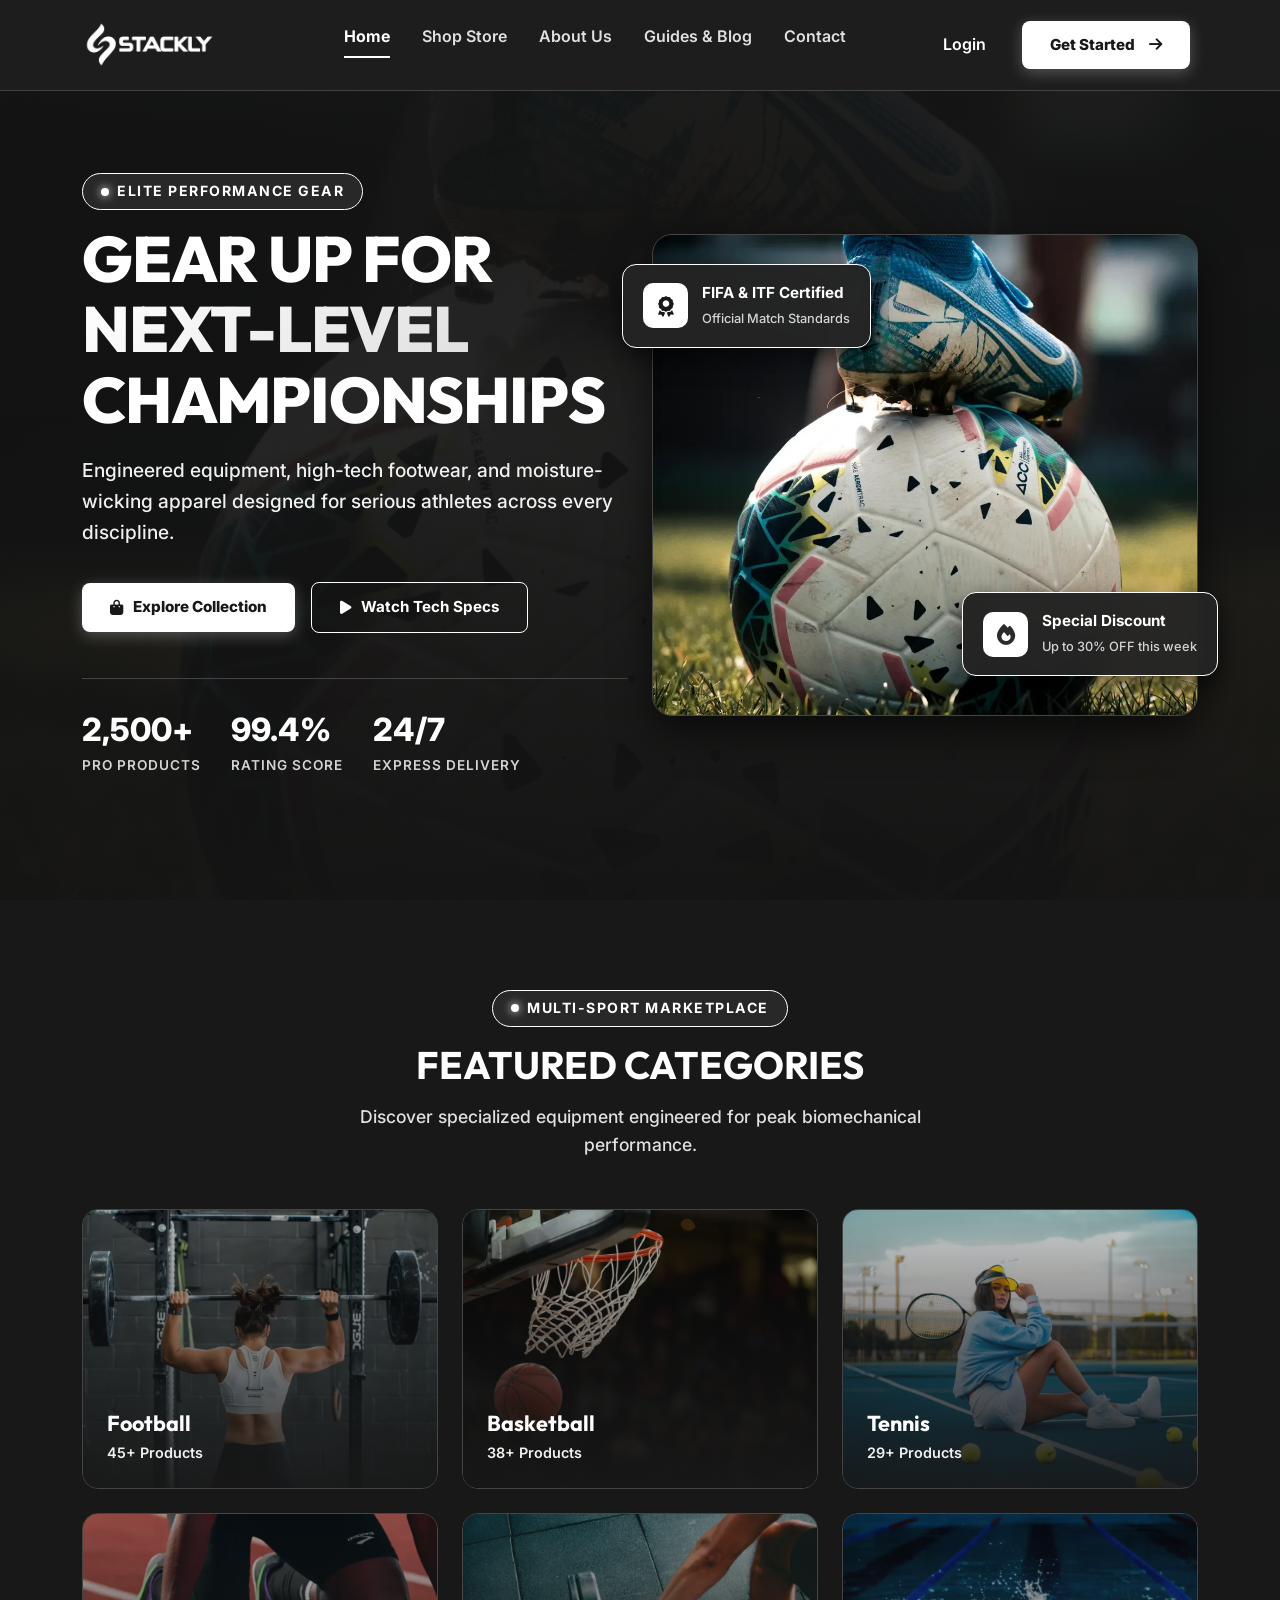
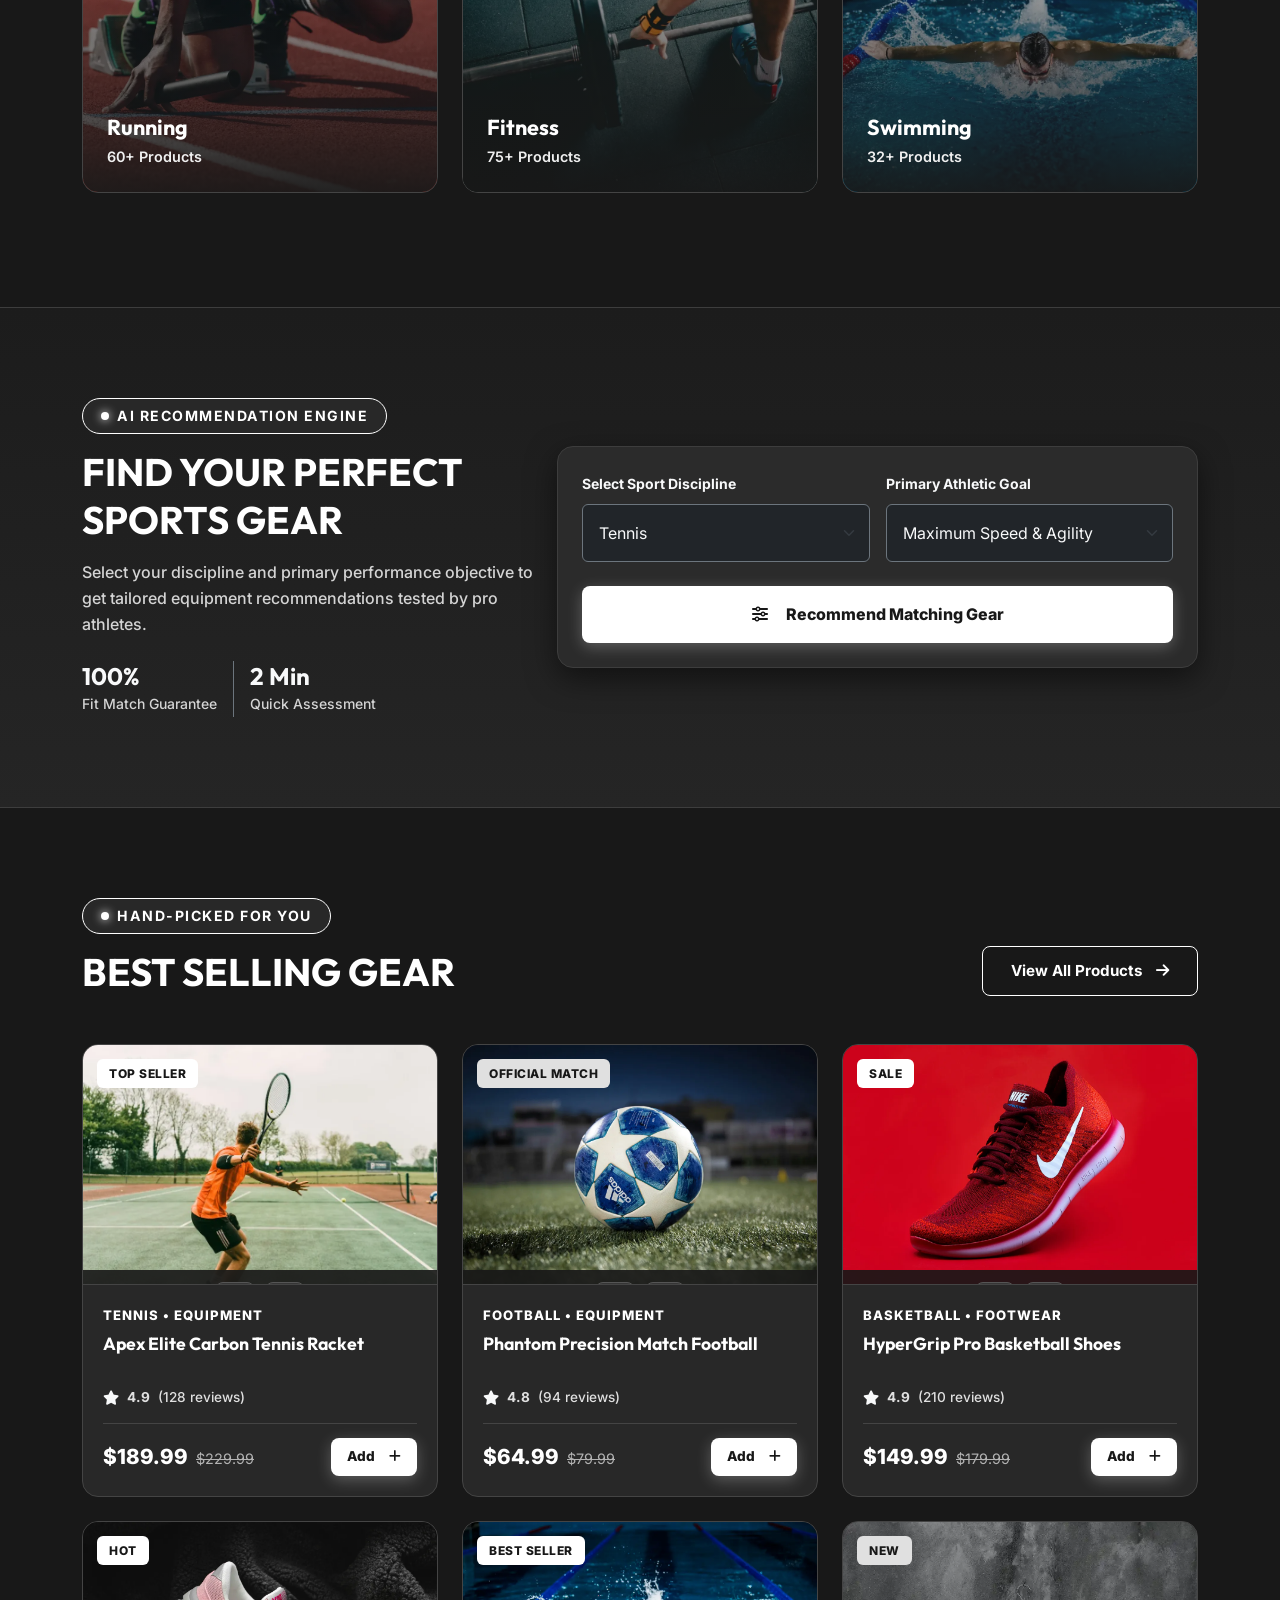
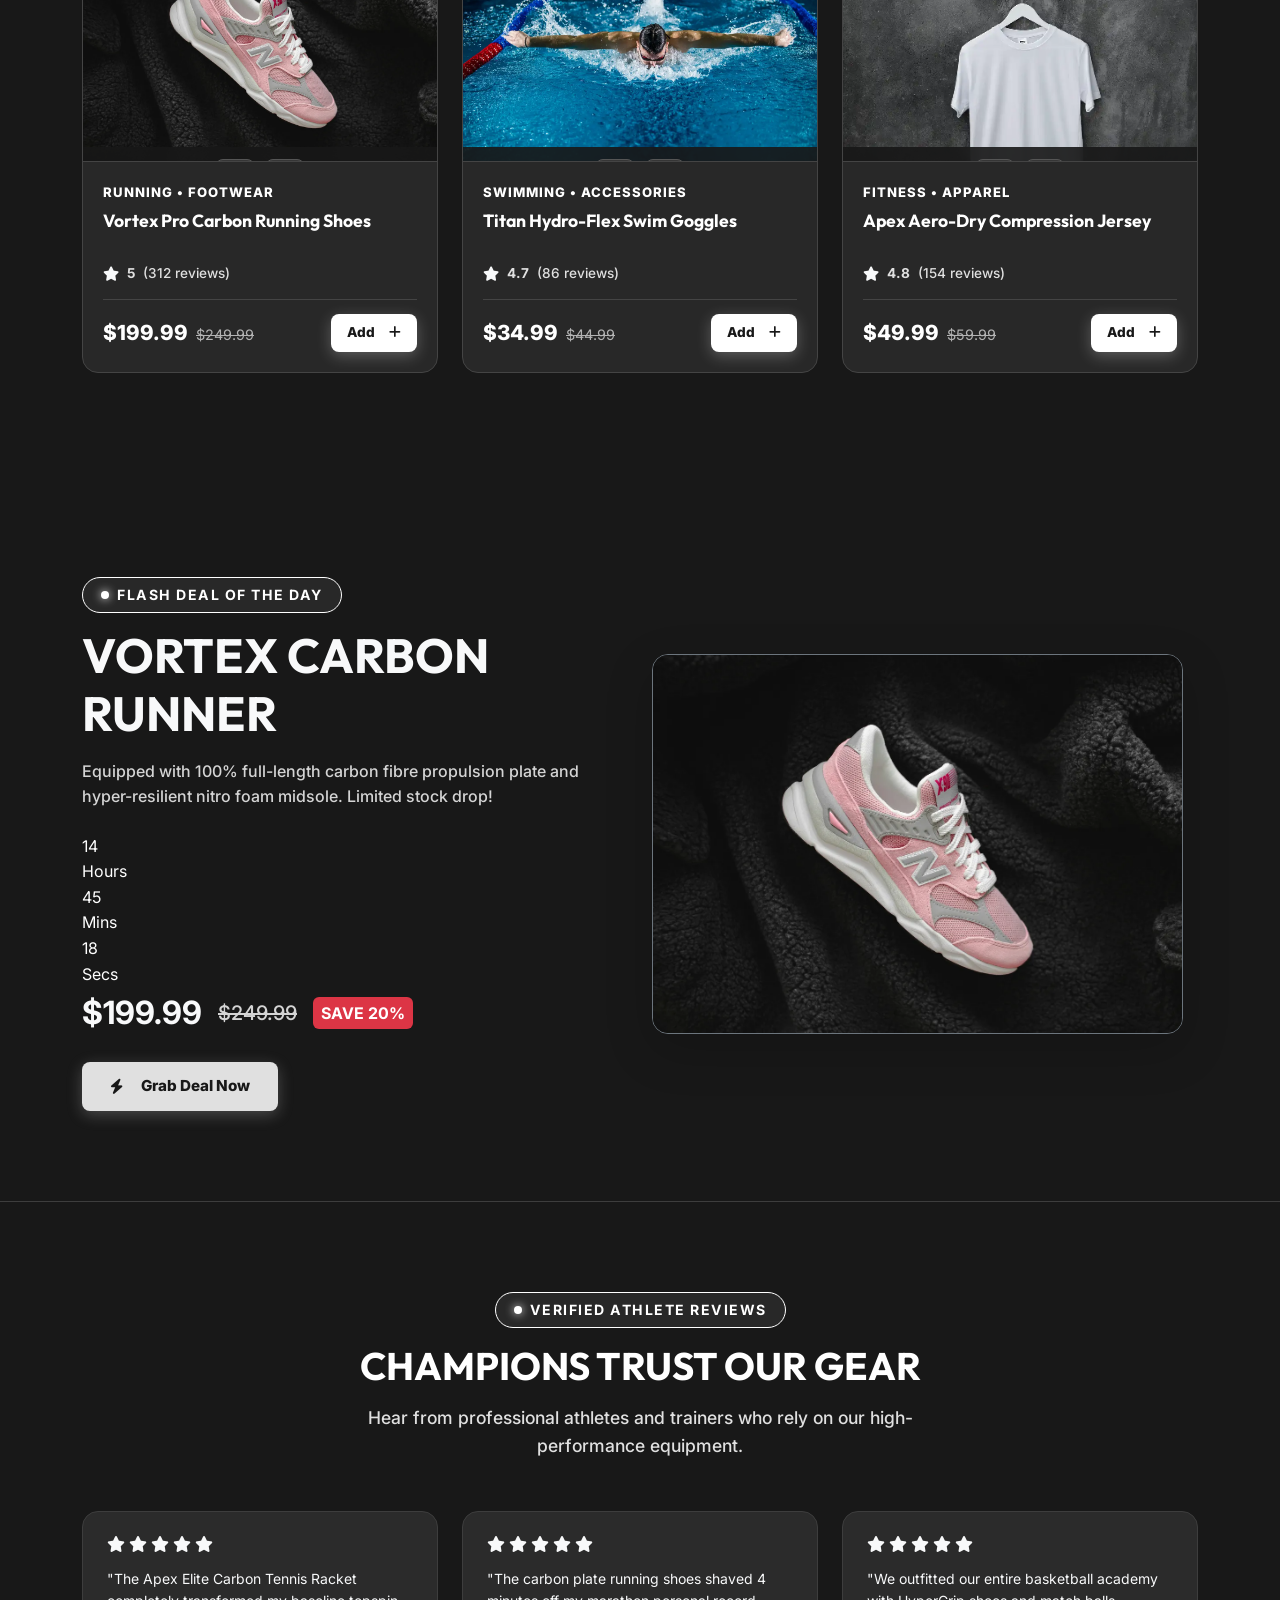
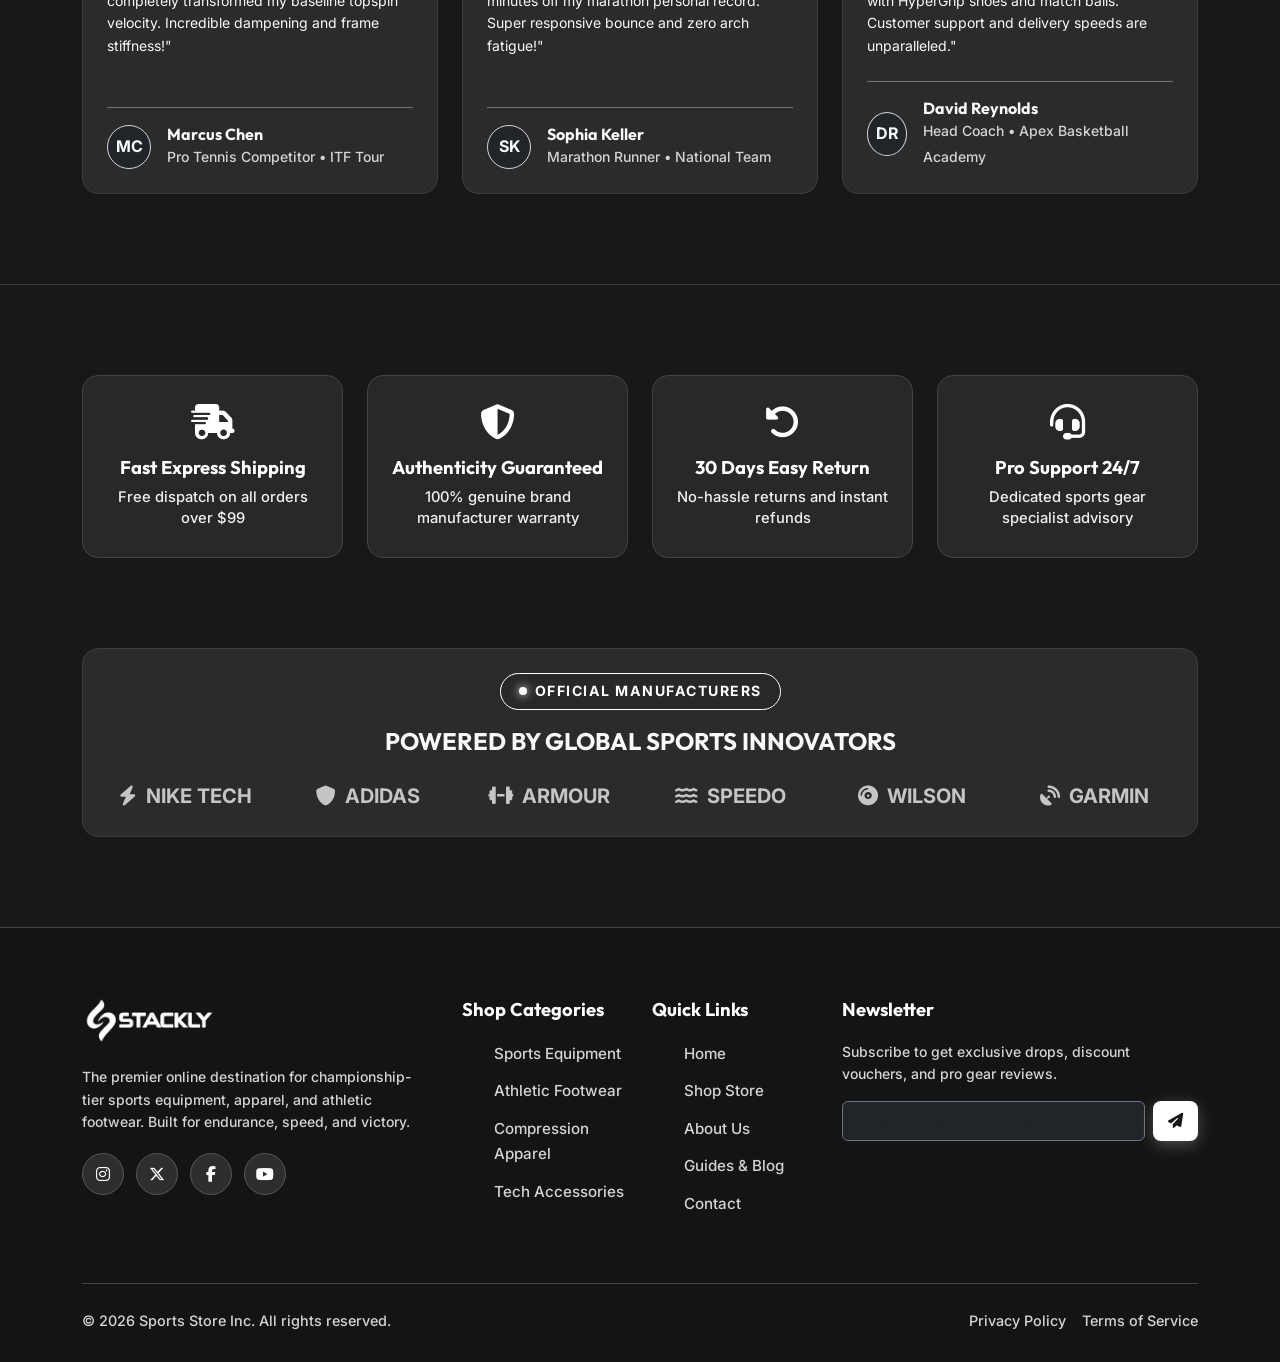
==== index.html @ e0657120 "hi" ====
<!DOCTYPE html>
<html lang="en">
<head>
  <meta charset="UTF-8">
  <meta name="viewport" content="width=device-width, initial-scale=1.0">
  <title>Sports Store | Premium Multi-Sport Gear & Apparel</title>
  <meta name="description" content="Elevate your athletic performance. Premium sports gear, high-tech footwear, compression apparel, and championship equipment across football, basketball, tennis, running, and fitness.">

  <!-- Favicon Logo -->
  <link rel="icon" type="image/webp" href="assets/images/logoStackly.webp">

  <!-- CDNs -->
  <link href="https://cdn.jsdelivr.net/npm/bootstrap@5.3.2/dist/css/bootstrap.min.css" rel="stylesheet">
  <link rel="stylesheet" href="https://cdnjs.cloudflare.com/ajax/libs/font-awesome/6.4.2/css/all.min.css">
  <link rel="preconnect" href="https://fonts.googleapis.com">
  <link rel="preconnect" href="https://fonts.gstatic.com" crossorigin>
  <link href="https://fonts.googleapis.com/css2?family=Inter:wght@300;400;500;600;700;800&family=Outfit:wght@500;600;700;800;900&display=swap" rel="stylesheet">

  <!-- Custom Styles -->
  <link rel="stylesheet" href="css/style.css">
  <link rel="stylesheet" href="css/animations.css">
  <link rel="stylesheet" href="css/responsive.css">
</head>
<body>

  <!-- PRELOADER OVERLAY -->
  <div id="preloader-overlay" class="preloader-overlay">
    <div class="preloader-wrapper">
      <div class="preloader-graphics-stage">
        <svg class="preloader-svg-graphic" viewBox="0 0 100 100">
          <circle cx="50" cy="50" r="44" fill="none" stroke="#2b2b2b" stroke-width="4"></circle>
          <circle cx="50" cy="50" r="44" fill="none" stroke="#ffffff" stroke-width="4" stroke-dasharray="70 180" stroke-linecap="round"></circle>
        </svg>
        <img src="assets/images/logoStackly.webp" alt="Logo" class="preloader-icon" style="height: 38px; width: auto; object-fit: contain;">
      </div>
      <div class="preloader-status-text">INITIALIZING SPORTS STORE...</div>
      <div class="preloader-bar-bg">
        <div id="preloader-bar-fill" class="preloader-bar-fill"></div>
      </div>
      <div id="preloader-percent-label" class="preloader-percent-label">0%</div>
    </div>
  </div>

  <!-- GLOBAL STICKY HEADER -->
  <header class="apex-header">
    <div class="container nav-container">
      <a href="index.html" class="brand-logo">
        <img src="assets/images/logoStackly.webp" alt="Logo" style="height: 45px; width: auto;">
      </a>

      <nav class="d-none d-lg-block">
        <ul class="nav-menu">
          <li><a href="index.html" class="nav-link active">Home</a></li>
          <li><a href="shop.html" class="nav-link">Shop Store</a></li>
          <li><a href="about.html" class="nav-link">About Us</a></li>
          <li><a href="blog.html" class="nav-link">Guides & Blog</a></li>
          <li><a href="contact.html" class="nav-link">Contact</a></li>
        </ul>
      </nav>

      <div class="header-actions">
        <a href="login.html" class="nav-link text-white fw-semibold me-3 d-none d-lg-inline-block">Login</a>
        <a href="signup.html" class="btn-apex btn-apex-primary me-2 d-none d-md-inline-flex">
          Get Started <i class="fa-solid fa-arrow-right ms-1"></i>
        </a>
        <button id="hamburger-btn" class="hamburger-btn d-lg-none" aria-label="Toggle Menu">
          <span></span>
          <span></span>
          <span></span>
        </button>
      </div>
    </div>
  </header>

  <!-- MOBILE NAVIGATION MENU OVERLAY -->
  <div id="mobile-menu-overlay" class="mobile-menu-overlay">
    <div class="mobile-menu-header">
      <a href="index.html" class="brand-logo">
        <img src="assets/images/logoStackly.webp" alt="Logo" style="height: 40px; width: auto;">
      </a>
      <button id="mobile-menu-close" class="btn text-light" style="font-size: 1.5rem;"><i class="fa-solid fa-xmark"></i></button>
    </div>
    <ul class="mobile-nav-list">
      <li><a href="index.html" class="mobile-nav-link active">Home</a></li>
      <li><a href="shop.html" class="mobile-nav-link">Shop Store</a></li>
      <li><a href="about.html" class="mobile-nav-link">About Us</a></li>
      <li><a href="blog.html" class="mobile-nav-link">Guides & Blog</a></li>
      <li><a href="contact.html" class="mobile-nav-link">Contact</a></li>
      <li><a href="login.html" class="mobile-nav-link">Login</a></li>
    </ul>
    <div class="mt-auto">
      <a href="signup.html" class="btn-apex btn-apex-primary w-100 py-3 text-center">Get Started <i class="fa-solid fa-arrow-right ms-1"></i></a>
    </div>
  </div>

  <!-- HERO SECTION -->
  <section class="hero-section">
    <div class="hero-bg-img hero-bg-animated"></div>
    <div class="hero-bg-overlay"></div>
    <div class="container hero-content">
      <div class="row align-items-center">
        <div class="col-lg-6 mb-5 mb-lg-0">
          <div class="section-tag anim-fade-in-up anim-delay-1">
            <span class="dot pulse-dot-anim"></span> Elite Performance Gear
          </div>
          <h1 class="hero-title anim-fade-in-left anim-delay-2">
            GEAR UP FOR <br>
            <span class="gradient-text">NEXT-LEVEL</span> <br>
            CHAMPIONSHIPS
          </h1>
          <p class="hero-subtitle anim-fade-in-up anim-delay-3">
            Engineered equipment, high-tech footwear, and moisture-wicking apparel designed for serious athletes across every discipline.
          </p>
          <div class="hero-cta-group anim-fade-in-up anim-delay-4">
            <a href="404.html" class="btn-apex btn-apex-primary">
              <i class="fa-solid fa-bag-shopping"></i> Explore Collection
            </a>
            <a href="404.html" class="btn-apex btn-apex-outline">
              <i class="fa-solid fa-play"></i> Watch Tech Specs
            </a>
          </div>
          <div class="hero-stats anim-fade-in-up anim-delay-5">
            <div class="stat-item">
              <div class="stat-number">2,500<span>+</span></div>
              <div class="stat-label">Pro Products</div>
            </div>
            <div class="stat-item">
              <div class="stat-number">99.4<span>%</span></div>
              <div class="stat-label">Rating Score</div>
            </div>
            <div class="stat-item">
              <div class="stat-number">24<span>/7</span></div>
              <div class="stat-label">Express Delivery</div>
            </div>
          </div>
        </div>

        <div class="col-lg-6">
          <div class="hero-showcase anim-fade-in-right anim-delay-2">
            <div class="hero-main-card hero-main-card-animated">
              <img src="assets/images/hero-main.webp" alt="Athlete Store Showcase">
            </div>
            <div class="hero-floating-card hero-floating-card-1 float-item">
              <div class="floating-icon"><i class="fa-solid fa-award"></i></div>
              <div class="floating-text">
                <strong>FIFA & ITF Certified</strong>
                <span>Official Match Standards</span>
              </div>
            </div>
            <div class="hero-floating-card hero-floating-card-2 float-item" style="animation-delay: 2s;">
              <div class="floating-icon" style="background: #ffffff; color: #2b2b2b;"><i class="fa-solid fa-fire"></i></div>
              <div class="floating-text">
                <strong>Special Discount</strong>
                <span>Up to 30% OFF this week</span>
              </div>
            </div>
          </div>
        </div>
      </div>
    </div>
  </section>

  <!-- CATEGORIES SECTION -->
  <section class="section-padding bg-dark-secondary">
    <div class="container">
      <div class="section-header">
        <div class="section-tag"><span class="dot"></span> Multi-Sport Marketplace</div>
        <h2 class="section-title">FEATURED CATEGORIES</h2>
        <p class="section-subtitle">Discover specialized equipment engineered for peak biomechanical performance.</p>
      </div>

      <div class="row" id="categories-grid">
        <!-- Rendered dynamically via js/main.js -->
      </div>
    </div>
  </section>

  <!-- NEW SECTION 1: INTERACTIVE GEAR FINDER WIDGET -->
  <section class="section-padding" style="background: linear-gradient(180deg, #1c1c1c 0%, #252525 100%); border-top: 1px solid #3d3d3d; border-bottom: 1px solid #3d3d3d;">
    <div class="container">
      <div class="row align-items-center">
        <div class="col-lg-5 mb-4 mb-lg-0">
          <div class="section-tag"><span class="dot"></span> AI Recommendation Engine</div>
          <h2 class="section-title text-start mb-3">FIND YOUR PERFECT SPORTS GEAR</h2>
          <p class="text-muted mb-4">
            Select your discipline and primary performance objective to get tailored equipment recommendations tested by pro athletes.
          </p>
          <div class="d-flex gap-3">
            <div>
              <h4 class="fw-bold text-light mb-0">100%</h4>
              <span class="text-muted small">Fit Match Guarantee</span>
            </div>
            <div class="border-start border-secondary ps-3">
              <h4 class="fw-bold text-light mb-0">2 Min</h4>
              <span class="text-muted small">Quick Assessment</span>
            </div>
          </div>
        </div>

        <div class="col-lg-7">
          <div class="p-4 rounded-4" style="background: #2b2b2b; border: 1px solid #3d3d3d; box-shadow: 0 10px 30px rgba(0,0,0,0.5);">
            <form id="gear-finder-form">
              <div class="row g-3">
                <div class="col-md-6">
                  <label class="form-label text-light small fw-bold">Select Sport Discipline</label>
                  <select id="finder-sport" class="form-select bg-dark text-light border-secondary p-3">
                    <option value="Tennis">Tennis</option>
                    <option value="Football">Football</option>
                    <option value="Basketball">Basketball</option>
                    <option value="Running">Running</option>
                    <option value="Fitness">Fitness & Gym</option>
                    <option value="Swimming">Swimming</option>
                  </select>
                </div>
                <div class="col-md-6">
                  <label class="form-label text-light small fw-bold">Primary Athletic Goal</label>
                  <select id="finder-goal" class="form-select bg-dark text-light border-secondary p-3">
                    <option value="Maximum Speed">Maximum Speed & Agility</option>
                    <option value="Endurance">Endurance & Comfort</option>
                    <option value="Power Output">Power & Impact Force</option>
                    <option value="Injury Recovery">Injury Prevention & Support</option>
                  </select>
                </div>
                <div class="col-12 mt-4">
                  <button type="submit" class="btn-apex btn-apex-primary w-100 py-3 fs-6">
                    <i class="fa-solid fa-sliders me-2"></i> Recommend Matching Gear
                  </button>
                </div>
              </div>
            </form>
          </div>
        </div>
      </div>
    </div>
  </section>

  <!-- FEATURED PRODUCTS SECTION -->
  <section class="section-padding">
    <div class="container">
      <div class="d-flex justify-content-between align-items-end mb-5 flex-wrap gap-3">
        <div>
          <div class="section-tag"><span class="dot"></span> Hand-Picked For You</div>
          <h2 class="section-title mb-0">BEST SELLING GEAR</h2>
        </div>
        <a href="shop.html" class="btn-apex btn-apex-outline">
          View All Products <i class="fa-solid fa-arrow-right ms-1"></i>
        </a>
      </div>

      <div class="row" id="featured-products-grid">
        <!-- Rendered dynamically via js/main.js -->
      </div>
    </div>
  </section>

  <!-- DEAL OF THE DAY SECTION -->
  <section class="section-padding deal-section">
    <div class="container">
      <div class="deal-card">
        <div class="row align-items-center">
          <div class="col-lg-6 mb-4 mb-lg-0">
            <div class="section-tag"><span class="dot"></span> Flash Deal of the Day</div>
            <h2 class="display-5 fw-bold text-light mb-3">VORTEX CARBON RUNNER</h2>
            <p class="text-muted mb-4">
              Equipped with 100% full-length carbon fibre propulsion plate and hyper-resilient nitro foam midsole. Limited stock drop!
            </p>

            <div class="timer-box">
              <div class="timer-unit">
                <div class="timer-num" id="timer-hours">14</div>
                <div class="timer-label">Hours</div>
              </div>
              <div class="timer-unit">
                <div class="timer-num" id="timer-mins">45</div>
                <div class="timer-label">Mins</div>
              </div>
              <div class="timer-unit">
                <div class="timer-num" id="timer-secs">20</div>
                <div class="timer-label">Secs</div>
              </div>
            </div>

            <div class="d-flex align-items-center gap-3">
              <span class="fs-2 fw-bold text-light">$199.99</span>
              <span class="fs-5 text-muted text-decoration-line-through">$249.99</span>
              <span class="badge bg-danger p-2 fs-6">SAVE 20%</span>
            </div>

            <a href="404.html" class="btn-apex btn-apex-orange mt-4 d-inline-flex">
              <i class="fa-solid fa-bolt me-2"></i> Grab Deal Now
            </a>
          </div>

          <div class="col-lg-6 text-center">
            <img src="assets/images/prod-running-shoes.webp" alt="Vortex Carbon Runner" class="img-fluid rounded-4 shadow-lg border border-secondary" style="max-height: 380px; object-fit: cover;">
          </div>
        </div>
      </div>
    </div>
  </section>

  <!-- NEW SECTION 2: ATHLETE REVIEWS & TESTIMONIALS -->
  <section class="section-padding bg-dark-secondary" style="border-top: 1px solid #3d3d3d; border-bottom: 1px solid #3d3d3d;">
    <div class="container">
      <div class="section-header">
        <div class="section-tag"><span class="dot"></span> Verified Athlete Reviews</div>
        <h2 class="section-title">CHAMPIONS TRUST OUR GEAR</h2>
        <p class="section-subtitle">Hear from professional athletes and trainers who rely on our high-performance equipment.</p>
      </div>

      <div class="row g-4">
        <div class="col-lg-4 col-md-6">
          <div class="p-4 rounded-4 h-100 d-flex flex-column justify-content-between" style="background: #2b2b2b; border: 1px solid #3d3d3d;">
            <div>
              <div class="d-flex align-items-center gap-1 text-light mb-3">
                <i class="fa-solid fa-star"></i><i class="fa-solid fa-star"></i><i class="fa-solid fa-star"></i><i class="fa-solid fa-star"></i><i class="fa-solid fa-star"></i>
              </div>
              <p class="text-light small mb-4" style="line-height: 1.6;">
                "The Apex Elite Carbon Tennis Racket completely transformed my baseline topspin velocity. Incredible dampening and frame stiffness!"
              </p>
            </div>
            <div class="d-flex align-items-center gap-3 pt-3 border-top border-secondary">
              <div class="rounded-circle bg-dark text-light fw-bold d-flex align-items-center justify-content-center" style="width: 44px; height: 44px; border: 1px solid #d4d4d4;">
                MC
              </div>
              <div>
                <h6 class="mb-0 text-light fw-bold">Marcus Chen</h6>
                <span class="text-muted small">Pro Tennis Competitor • ITF Tour</span>
              </div>
            </div>
          </div>
        </div>

        <div class="col-lg-4 col-md-6">
          <div class="p-4 rounded-4 h-100 d-flex flex-column justify-content-between" style="background: #2b2b2b; border: 1px solid #3d3d3d;">
            <div>
              <div class="d-flex align-items-center gap-1 text-light mb-3">
                <i class="fa-solid fa-star"></i><i class="fa-solid fa-star"></i><i class="fa-solid fa-star"></i><i class="fa-solid fa-star"></i><i class="fa-solid fa-star"></i>
              </div>
              <p class="text-light small mb-4" style="line-height: 1.6;">
                "The carbon plate running shoes shaved 4 minutes off my marathon personal record. Super responsive bounce and zero arch fatigue!"
              </p>
            </div>
            <div class="d-flex align-items-center gap-3 pt-3 border-top border-secondary">
              <div class="rounded-circle bg-dark text-light fw-bold d-flex align-items-center justify-content-center" style="width: 44px; height: 44px; border: 1px solid #d4d4d4;">
                SK
              </div>
              <div>
                <h6 class="mb-0 text-light fw-bold">Sophia Keller</h6>
                <span class="text-muted small">Marathon Runner • National Team</span>
              </div>
            </div>
          </div>
        </div>

        <div class="col-lg-4 col-md-6">
          <div class="p-4 rounded-4 h-100 d-flex flex-column justify-content-between" style="background: #2b2b2b; border: 1px solid #3d3d3d;">
            <div>
              <div class="d-flex align-items-center gap-1 text-light mb-3">
                <i class="fa-solid fa-star"></i><i class="fa-solid fa-star"></i><i class="fa-solid fa-star"></i><i class="fa-solid fa-star"></i><i class="fa-solid fa-star"></i>
              </div>
              <p class="text-light small mb-4" style="line-height: 1.6;">
                "We outfitted our entire basketball academy with HyperGrip shoes and match balls. Customer support and delivery speeds are unparalleled."
              </p>
            </div>
            <div class="d-flex align-items-center gap-3 pt-3 border-top border-secondary">
              <div class="rounded-circle bg-dark text-light fw-bold d-flex align-items-center justify-content-center" style="width: 44px; height: 44px; border: 1px solid #d4d4d4;">
                DR
              </div>
              <div>
                <h6 class="mb-0 text-light fw-bold">David Reynolds</h6>
                <span class="text-muted small">Head Coach • Apex Basketball Academy</span>
              </div>
            </div>
          </div>
        </div>
      </div>
    </div>
  </section>

  <!-- STORE HIGHLIGHTS & ADVANTAGES (CLEARLY STYLED CARDS) -->
  <section class="section-padding">
    <div class="container">
      <div class="row g-4">
        <div class="col-lg-3 col-md-6 col-sm-6">
          <div class="feature-card">
            <i class="fa-solid fa-truck-fast feature-card-icon"></i>
            <h5 class="feature-card-title">Fast Express Shipping</h5>
            <p class="feature-card-text">Free dispatch on all orders over $99</p>
          </div>
        </div>
        <div class="col-lg-3 col-md-6 col-sm-6">
          <div class="feature-card">
            <i class="fa-solid fa-shield-halved feature-card-icon"></i>
            <h5 class="feature-card-title">Authenticity Guaranteed</h5>
            <p class="feature-card-text">100% genuine brand manufacturer warranty</p>
          </div>
        </div>
        <div class="col-lg-3 col-md-6 col-sm-6">
          <div class="feature-card">
            <i class="fa-solid fa-rotate-left feature-card-icon"></i>
            <h5 class="feature-card-title">30 Days Easy Return</h5>
            <p class="feature-card-text">No-hassle returns and instant refunds</p>
          </div>
        </div>
        <div class="col-lg-3 col-md-6 col-sm-6">
          <div class="feature-card">
            <i class="fa-solid fa-headset feature-card-icon"></i>
            <h5 class="feature-card-title">Pro Support 24/7</h5>
            <p class="feature-card-text">Dedicated sports gear specialist advisory</p>
          </div>
        </div>
      </div>
    </div>
  </section>

  <!-- NEW SECTION 3: OFFICIAL BRAND PARTNERS SHOWCASE -->
  <section class="section-padding pt-0">
    <div class="container">
      <div class="p-4 rounded-4 text-center" style="background: #2b2b2b; border: 1px solid #3d3d3d;">
        <div class="section-tag mb-3"><span class="dot"></span> Official Manufacturers</div>
        <h4 class="text-light fw-bold mb-4">POWERED BY GLOBAL SPORTS INNOVATORS</h4>
        <div class="row align-items-center justify-content-center g-4">
          <div class="col-6 col-md-2">
            <span class="fs-5 fw-bold text-light opacity-75"><i class="fa-solid fa-bolt me-1"></i> NIKE TECH</span>
          </div>
          <div class="col-6 col-md-2">
            <span class="fs-5 fw-bold text-light opacity-75"><i class="fa-solid fa-shield me-1"></i> ADIDAS</span>
          </div>
          <div class="col-6 col-md-2">
            <span class="fs-5 fw-bold text-light opacity-75"><i class="fa-solid fa-dumbbell me-1"></i> ARMOUR</span>
          </div>
          <div class="col-6 col-md-2">
            <span class="fs-5 fw-bold text-light opacity-75"><i class="fa-solid fa-water me-1"></i> SPEEDO</span>
          </div>
          <div class="col-6 col-md-2">
            <span class="fs-5 fw-bold text-light opacity-75"><i class="fa-solid fa-compact-disc me-1"></i> WILSON</span>
          </div>
          <div class="col-6 col-md-2">
            <span class="fs-5 fw-bold text-light opacity-75"><i class="fa-solid fa-satellite-dish me-1"></i> GARMIN</span>
          </div>
        </div>
      </div>
    </div>
  </section>

  <!-- FOOTER -->
  <footer class="apex-footer">
    <div class="container">
      <div class="row g-4">
        <div class="col-lg-4 mb-4 mb-lg-0">
          <a href="index.html" class="brand-logo mb-3 d-inline-block">
            <img src="assets/images/logoStackly.webp" alt="Logo" style="height: 45px; width: auto;">
          </a>
          <p class="text-muted small pe-lg-4">
            The premier online destination for championship-tier sports equipment, apparel, and athletic footwear. Built for endurance, speed, and victory.
          </p>
          <div class="social-links">
            <a href="404.html" class="icon-btn" title="Instagram"><i class="fa-brands fa-instagram"></i></a>
            <a href="404.html" class="icon-btn" title="X Twitter"><i class="fa-brands fa-x-twitter"></i></a>
            <a href="404.html" class="icon-btn" title="Facebook"><i class="fa-brands fa-facebook-f"></i></a>
            <a href="404.html" class="icon-btn" title="YouTube"><i class="fa-brands fa-youtube"></i></a>
          </div>
        </div>

        <div class="col-lg-2 col-md-4 footer-col">
          <h5>Shop Categories</h5>
          <ul class="footer-links">
            <li><a href="404.html">Sports Equipment</a></li>
            <li><a href="404.html">Athletic Footwear</a></li>
            <li><a href="404.html">Compression Apparel</a></li>
            <li><a href="404.html">Tech Accessories</a></li>
          </ul>
        </div>

        <div class="col-lg-2 col-md-4 footer-col">
          <h5>Quick Links</h5>
          <ul class="footer-links">
            <li><a href="index.html">Home</a></li>
            <li><a href="shop.html">Shop Store</a></li>
            <li><a href="about.html">About Us</a></li>
            <li><a href="blog.html">Guides & Blog</a></li>
            <li><a href="contact.html">Contact</a></li>
          </ul>
        </div>

        <div class="col-lg-4 col-md-4 footer-col">
          <h5>Newsletter</h5>
          <p class="text-muted small mb-3">Subscribe to get exclusive drops, discount vouchers, and pro gear reviews.</p>
          <form onsubmit="event.preventDefault(); window.location.href='404.html';" class="d-flex gap-2">
            <input type="email" class="form-control bg-dark text-light border-secondary" required placeholder="Enter your email (e.g. name@gmail.com)">
            <button type="submit" class="btn-apex btn-apex-primary px-3" title="Subscribe"><i class="fa-solid fa-paper-plane"></i></button>
          </form>
        </div>
      </div>

      <div class="footer-bottom">
        <div>© 2026 Sports Store Inc. All rights reserved.</div>
        <div class="d-flex gap-3">
          <a href="404.html" class="text-muted">Privacy Policy</a>
          <a href="404.html" class="text-muted">Terms of Service</a>
        </div>
      </div>
    </div>
  </footer>

  <!-- Scripts -->
  <script src="https://cdn.jsdelivr.net/npm/bootstrap@5.3.2/dist/js/bootstrap.bundle.min.js"></script>
  <script src="js/products-data.js"></script>
  <script src="js/main.js"></script>
</body>
</html>
---- css/style.css ----
/* ==========================================================================
   SPORTS STORE - MAIN STYLESHEET
   Theme: Salt and Pepper High-Contrast Edition with Preloader
   ========================================================================== */

/* --- ROOT VARIABLES --- */
:root {
  /* High-Contrast Salt and Pepper Palette */
  --bg-primary: #181818;
  --bg-secondary: #242424;
  --bg-tertiary: #2e2e2e;
  --bg-card: #282828;
  --bg-card-hover: #323232;
  
  --text-main: #ffffff;
  --text-light: #f0f0f0;
  --text-muted: #d4d4d4;
  --text-dark: #181818;
  
  --accent-gold: #ffffff;
  --accent-gold-hover: #e0e0e0;
  --accent-cyan: #ffffff;
  --accent-cyan-glow: rgba(255, 255, 255, 0.25);
  --accent-silver: #e0e0e0;
  --accent-grey: #cccccc;
  --accent-charcoal: #282828;

  --border-color: #444444;
  --border-active: #ffffff;

  /* Glassmorphism */
  --glass-bg: rgba(40, 40, 40, 0.95);
  --glass-border: 1px solid #444444;
  --glass-shadow: 0 8px 32px 0 rgba(0, 0, 0, 0.7);

  /* Fonts */
  --font-heading: 'Outfit', 'Inter', -apple-system, BlinkMacSystemFont, sans-serif;
  --font-body: 'Inter', -apple-system, BlinkMacSystemFont, sans-serif;

  /* Transitions */
  --transition-fast: 0.2s cubic-bezier(0.4, 0, 0.2, 1);
  --transition-normal: 0.35s cubic-bezier(0.4, 0, 0.2, 1);
  --transition-slow: 0.6s cubic-bezier(0.4, 0, 0.2, 1);

  /* Shadows */
  --shadow-sm: 0 4px 12px rgba(0, 0, 0, 0.3);
  --shadow-lg: 0 16px 40px rgba(0, 0, 0, 0.6);
  --shadow-neon: 0 0 15px rgba(255, 255, 255, 0.25);
}

/* --- BASE STYLES --- */
* {
  margin: 0;
  padding: 0;
  box-sizing: border-box;
}

html {
  scroll-behavior: smooth;
  font-size: 16px;
}

body {
  font-family: var(--font-body);
  background-color: var(--bg-primary);
  color: var(--text-main);
  line-height: 1.6;
  overflow-x: hidden;
  -webkit-font-smoothing: antialiased;
  -moz-osx-font-smoothing: grayscale;
}

a {
  color: inherit;
  text-decoration: none;
  transition: var(--transition-fast);
}

ul {
  list-style: none;
}

img {
  max-width: 100%;
  height: auto;
  display: block;
}

/* ==========================================================================
   PRELOADER OVERLAY (MATCHING RESTOPULSE REFERENCE SITE)
   ========================================================================== */
.preloader-overlay {
  position: fixed;
  inset: 0;
  background-color: #121212;
  z-index: 99999;
  display: flex;
  align-items: center;
  justify-content: center;
  transition: opacity 0.5s cubic-bezier(0.4, 0, 0.2, 1), visibility 0.5s ease;
}

.preloader-overlay.hidden {
  opacity: 0;
  visibility: hidden;
  pointer-events: none;
}

.preloader-wrapper {
  text-align: center;
  max-width: 360px;
  width: 90%;
}

.preloader-graphics-stage {
  position: relative;
  width: 90px;
  height: 90px;
  margin: 0 auto 1.5rem auto;
  display: flex;
  align-items: center;
  justify-content: center;
}

.preloader-svg-graphic {
  position: absolute;
  width: 100%;
  height: 100%;
  animation: rotatePreloaderGraphic 6s linear infinite;
}

.preloader-icon {
  font-size: 2rem;
  color: #ffffff;
  z-index: 2;
}

@keyframes rotatePreloaderGraphic {
  0% {
    transform: rotate(0deg);
  }
  100% {
    transform: rotate(360deg);
  }
}

.preloader-status-text {
  font-size: 0.9rem;
  color: #d4d4d4;
  font-weight: 600;
  margin-bottom: 12px;
  letter-spacing: 0.5px;
}

.preloader-bar-bg {
  width: 100%;
  height: 6px;
  background: #2b2b2b;
  border-radius: 10px;
  overflow: hidden;
  margin-bottom: 8px;
  border: 1px solid #444444;
}

.preloader-bar-fill {
  width: 0%;
  height: 100%;
  background: linear-gradient(90deg, #ffffff 0%, #d4d4d4 100%);
  border-radius: 10px;
  transition: width 0.15s ease-out;
  box-shadow: 0 0 10px rgba(255, 255, 255, 0.5);
}

.preloader-percent-label {
  font-size: 0.85rem;
  color: #ffffff;
  font-weight: 800;
  font-family: monospace;
}

/* --- HIGH-CONTRAST TYPOGRAPHY UTILITIES --- */
h1, h2, h3, h4, h5, h6 {
  font-family: var(--font-heading);
  font-weight: 700;
  color: #ffffff !important;
  line-height: 1.25;
}

p {
  color: #e0e0e0;
}

.text-muted {
  color: #d4d4d4 !important;
  font-weight: 500;
}

.gradient-text {
  background: linear-gradient(135deg, #ffffff 0%, #e0e0e0 100%);
  -webkit-background-clip: text;
  -webkit-text-fill-color: transparent;
}

.gradient-orange-text {
  background: linear-gradient(135deg, #f0f0f0 0%, #cccccc 100%);
  -webkit-background-clip: text;
  -webkit-text-fill-color: transparent;
}

.section-tag {
  display: inline-flex;
  align-items: center;
  gap: 8px;
  padding: 6px 18px;
  background: #282828;
  border: 1.5px solid #ffffff;
  border-radius: 50px;
  color: #ffffff;
  font-size: 0.88rem;
  font-weight: 700;
  text-transform: uppercase;
  letter-spacing: 1.5px;
  margin-bottom: 14px;
}

.max-w-700 {
  max-width: 700px;
  margin-left: auto;
  margin-right: auto;
}

.about-hero-section {
  padding-top: 130px;
}

.section-tag .dot {
  width: 8px;
  height: 8px;
  background-color: #ffffff;
  border-radius: 50%;
  box-shadow: 0 0 10px #ffffff;
}

/* --- BUTTONS --- */
.btn-apex {
  display: inline-flex;
  align-items: center;
  justify-content: center;
  gap: 10px;
  padding: 12px 28px;
  border-radius: 8px;
  font-weight: 700;
  font-size: 0.95rem;
  cursor: pointer;
  border: none;
  outline: none;
  transition: all var(--transition-fast);
  position: relative;
  overflow: hidden;
  z-index: 1;
}

.btn-apex-primary {
  background: #ffffff;
  color: #181818 !important;
  font-weight: 800;
  box-shadow: 0 4px 15px rgba(255, 255, 255, 0.25);
}

.btn-apex-primary:hover {
  background: #e0e0e0;
  transform: translateY(-2px);
  box-shadow: 0 8px 25px rgba(255, 255, 255, 0.45);
  color: #181818 !important;
}

.btn-apex-orange {
  background: #e0e0e0;
  color: #181818 !important;
  font-weight: 800;
  box-shadow: 0 4px 15px rgba(224, 224, 224, 0.25);
}

.btn-apex-orange:hover {
  background: #ffffff;
  transform: translateY(-2px);
  box-shadow: 0 8px 25px rgba(255, 255, 255, 0.45);
  color: #181818 !important;
}

.btn-apex-outline {
  background: transparent;
  border: 1.5px solid #ffffff;
  color: #ffffff !important;
  font-weight: 700;
}

.btn-apex-outline:hover {
  background: rgba(255, 255, 255, 0.2);
  color: #ffffff !important;
  border-color: #ffffff;
  transform: translateY(-2px);
}

/* --- HEADER & NAVIGATION --- */
.apex-header {
  position: fixed;
  top: 0;
  left: 0;
  width: 100%;
  z-index: 1000;
  padding: 16px 0;
  transition: all var(--transition-normal);
  background: rgba(30, 30, 30, 0.95);
  backdrop-filter: blur(16px);
  -webkit-backdrop-filter: blur(16px);
  border-bottom: 1px solid #444444;
}

.apex-header.scrolled {
  padding: 12px 0;
  background: rgba(24, 24, 24, 0.98);
  box-shadow: 0 10px 30px rgba(0, 0, 0, 0.8);
}

.nav-container {
  display: flex;
  align-items: center;
  justify-content: space-between;
}

.brand-logo {
  display: flex;
  align-items: center;
  gap: 12px;
}

.brand-logo img {
  height: 45px;
  width: auto;
  object-fit: contain;
  filter: brightness(1.2);
}

.nav-menu {
  display: flex;
  align-items: center;
  gap: 32px;
}

.nav-link {
  font-weight: 600;
  font-size: 1rem;
  color: #e0e0e0;
  position: relative;
  padding: 8px 0;
}

.nav-link:hover, .nav-link.active {
  color: #ffffff;
  font-weight: 700;
}

.nav-link::after {
  content: '';
  position: absolute;
  bottom: 0;
  left: 0;
  width: 0%;
  height: 2px;
  background: #ffffff;
  transition: var(--transition-fast);
}

.nav-link:hover::after, .nav-link.active::after {
  width: 100%;
}

.header-actions {
  display: flex;
  align-items: center;
  gap: 20px;
}

.icon-btn {
  background: var(--bg-tertiary);
  border: 1px solid #555555;
  width: 42px;
  height: 42px;
  border-radius: 50%;
  display: flex;
  align-items: center;
  justify-content: center;
  color: #ffffff;
  cursor: pointer;
  transition: var(--transition-fast);
  position: relative;
}

.icon-btn:hover {
  border-color: #ffffff;
  color: #ffffff;
  box-shadow: 0 0 12px rgba(255, 255, 255, 0.35);
  transform: translateY(-2px);
}

.badge-count {
  position: absolute;
  top: -4px;
  right: -4px;
  background: #ffffff;
  color: #181818;
  font-size: 0.7rem;
  font-weight: 800;
  width: 20px;
  height: 20px;
  border-radius: 50%;
  display: flex;
  align-items: center;
  justify-content: center;
  border: 2px solid var(--bg-primary);
}

.hamburger-btn {
  display: none;
  background: none;
  border: none;
  cursor: pointer;
  flex-direction: column;
  gap: 5px;
  padding: 5px;
}

.hamburger-btn span {
  width: 24px;
  height: 2px;
  background-color: #ffffff;
  transition: var(--transition-fast);
}

/* --- FEATURE CARDS (STORE ADVANTAGES) --- */
.feature-card {
  background: #282828;
  border: 1.5px solid #444444;
  border-radius: 16px;
  padding: 28px 20px;
  text-align: center;
  transition: all var(--transition-normal);
  height: 100%;
  display: flex;
  flex-direction: column;
  align-items: center;
  justify-content: center;
}

.feature-card:hover {
  border-color: #ffffff;
  transform: translateY(-4px);
  box-shadow: 0 10px 25px rgba(0, 0, 0, 0.6), 0 0 15px rgba(255, 255, 255, 0.2);
  background: #323232;
}

.feature-card-icon {
  font-size: 2.2rem;
  color: #ffffff;
  margin-bottom: 16px;
}

.feature-card-title {
  font-size: 1.15rem;
  font-weight: 700;
  color: #ffffff;
  margin-bottom: 8px;
}

.feature-card-text {
  font-size: 0.92rem;
  color: #f0f0f0;
  font-weight: 500;
  margin-bottom: 0;
  line-height: 1.45;
}

/* --- MOBILE MENU OVERLAY --- */
.mobile-menu-overlay {
  position: fixed;
  top: 0;
  right: -100%;
  width: 100%;
  max-width: 320px;
  height: 100vh;
  height: 100dvh;
  overflow-y: auto;
  -webkit-overflow-scrolling: touch;
  background: var(--bg-secondary);
  z-index: 2000;
  padding: 24px 20px;
  display: flex;
  flex-direction: column;
  justify-content: space-between;
  transition: right 0.4s ease-in-out;
  box-shadow: -10px 0 30px rgba(0, 0, 0, 0.9);
  border-left: var(--glass-border);
}

.mobile-menu-overlay::-webkit-scrollbar {
  width: 5px;
}

.mobile-menu-overlay::-webkit-scrollbar-thumb {
  background: #555555;
  border-radius: 10px;
}

.mobile-menu-overlay::-webkit-scrollbar-track {
  background: transparent;
}

.mobile-menu-overlay.active {
  right: 0;
}

.mobile-menu-header {
  display: flex;
  align-items: center;
  justify-content: space-between;
  margin-bottom: 20px;
}

.mobile-nav-list {
  display: flex;
  flex-direction: column;
  gap: 16px;
  margin-bottom: 20px;
}

.mobile-nav-link {
  font-size: 1.1rem;
  font-weight: 600;
  color: #e0e0e0;
}

.mobile-nav-link.active, .mobile-nav-link:hover {
  color: #ffffff;
}

/* --- HERO SECTION --- */
.hero-section {
  position: relative;
  min-height: 100vh;
  padding-top: 130px;
  padding-bottom: 80px;
  display: flex;
  align-items: center;
  overflow: hidden;
  background-color: var(--bg-primary);
}

.hero-bg-img {
  position: absolute;
  top: 0;
  left: 0;
  width: 100%;
  height: 100%;
  background-image: url('../assets/images/hero-main.webp');
  background-size: cover;
  background-position: center center;
  background-repeat: no-repeat;
  z-index: 1;
  opacity: 0.45;
  filter: brightness(0.7) contrast(1.1);
}

.hero-bg-overlay {
  position: absolute;
  top: 0;
  left: 0;
  width: 100%;
  height: 100%;
  background: linear-gradient(180deg, rgba(20, 20, 20, 0.88) 0%, rgba(20, 20, 20, 0.78) 50%, rgba(20, 20, 20, 0.95) 100%),
              radial-gradient(circle at 70% 30%, rgba(255, 255, 255, 0.05) 0%, transparent 60%);
  z-index: 2;
}

.hero-content {
  position: relative;
  z-index: 3;
}

.hero-title {
  font-size: clamp(2.5rem, 5vw, 4.2rem);
  font-weight: 800;
  letter-spacing: -1px;
  margin-bottom: 20px;
  line-height: 1.1;
}

.hero-subtitle {
  font-size: 1.2rem;
  color: #f0f0f0;
  font-weight: 500;
  margin-bottom: 35px;
  max-width: 540px;
}

.hero-cta-group {
  display: flex;
  align-items: center;
  gap: 16px;
  margin-bottom: 45px;
  flex-wrap: wrap;
}

.hero-stats {
  display: flex;
  align-items: center;
  gap: 30px;
  padding-top: 25px;
  border-top: 1px solid var(--border-color);
}

.stat-item .stat-number {
  font-size: 2rem;
  font-weight: 800;
  color: #ffffff;
  display: flex;
  align-items: center;
}

.stat-item .stat-number span {
  color: #ffffff;
}

.stat-item .stat-label {
  font-size: 0.85rem;
  color: #d4d4d4;
  text-transform: uppercase;
  letter-spacing: 1px;
  font-weight: 600;
}

/* Hero Showcase Image Stack */
.hero-showcase {
  position: relative;
  z-index: 2;
}

.hero-main-card {
  position: relative;
  border-radius: 20px;
  overflow: hidden;
  box-shadow: var(--shadow-lg);
  border: 1.5px solid var(--border-color);
  background: var(--bg-card);
}

.hero-main-card img {
  width: 100%;
  height: 480px;
  object-fit: cover;
  transition: transform var(--transition-slow);
}

.hero-main-card:hover img {
  transform: scale(1.05);
}

.hero-floating-card {
  position: absolute;
  background: rgba(36, 36, 36, 0.98);
  backdrop-filter: blur(12px);
  border: 1.5px solid #ffffff;
  padding: 16px 20px;
  border-radius: 14px;
  display: flex;
  align-items: center;
  gap: 14px;
  box-shadow: 0 10px 25px rgba(0, 0, 0, 0.6);
  z-index: 3;
}

.hero-floating-card-1 {
  top: 30px;
  left: -30px;
  animation: floatAnim 4s ease-in-out infinite;
}

.hero-floating-card-2 {
  bottom: 40px;
  right: -20px;
  animation: floatAnim 4s ease-in-out infinite 2s;
}

.floating-icon {
  width: 45px;
  height: 45px;
  border-radius: 10px;
  background: #ffffff;
  color: #181818;
  display: flex;
  align-items: center;
  justify-content: center;
  font-size: 1.3rem;
}

.floating-text strong {
  display: block;
  font-size: 0.95rem;
  color: #ffffff;
}

.floating-text span {
  font-size: 0.8rem;
  color: #d4d4d4;
  font-weight: 500;
}

/* --- SECTION COMMON --- */
.section-padding {
  padding: 90px 0;
}

.section-header {
  text-align: center;
  max-width: 650px;
  margin: 0 auto 50px auto;
}

.section-title {
  font-size: 2.4rem;
  margin-bottom: 14px;
  color: #ffffff !important;
}

.section-subtitle {
  color: #e0e0e0;
  font-size: 1.1rem;
  font-weight: 500;
}

/* --- CATEGORIES SECTION --- */
.category-card {
  position: relative;
  border-radius: 16px;
  overflow: hidden;
  height: 280px;
  cursor: pointer;
  border: 1.5px solid var(--border-color);
  transition: all var(--transition-normal);
}

.category-card img {
  width: 100%;
  height: 100%;
  object-fit: cover;
  transition: transform var(--transition-normal);
}

.category-overlay {
  position: absolute;
  top: 0;
  left: 0;
  width: 100%;
  height: 100%;
  background: linear-gradient(180deg, rgba(24, 24, 24, 0.2) 0%, rgba(24, 24, 24, 0.95) 100%);
  display: flex;
  flex-direction: column;
  justify-content: flex-end;
  padding: 24px;
  transition: var(--transition-normal);
}

.category-card:hover {
  border-color: #ffffff;
  box-shadow: 0 10px 30px rgba(255, 255, 255, 0.2);
}

.category-card:hover img {
  transform: scale(1.1);
}

.category-card:hover .category-overlay {
  background: linear-gradient(180deg, rgba(255, 255, 255, 0.15) 0%, rgba(24, 24, 24, 0.95) 100%);
}

.category-title {
  font-size: 1.35rem;
  font-weight: 700;
  color: #ffffff !important;
  margin-bottom: 4px;
}

.category-count {
  font-size: 0.9rem;
  color: #f0f0f0;
  font-weight: 600;
}

/* --- PRODUCT CARDS --- */
.product-card {
  background: var(--bg-card);
  border: 1.5px solid #444444;
  border-radius: 16px;
  overflow: hidden;
  transition: all var(--transition-normal);
  display: flex;
  flex-direction: column;
  height: 100%;
  position: relative;
}

.product-card:hover {
  transform: translateY(-6px);
  border-color: #ffffff;
  box-shadow: 0 12px 30px rgba(0, 0, 0, 0.7), 0 0 15px rgba(255, 255, 255, 0.2);
  background: var(--bg-card-hover);
}

.product-badge {
  position: absolute;
  top: 14px;
  left: 14px;
  padding: 5px 12px;
  border-radius: 6px;
  font-size: 0.75rem;
  font-weight: 800;
  text-transform: uppercase;
  letter-spacing: 0.5px;
  z-index: 2;
}

.badge-sale {
  background: #ffffff;
  color: #181818;
}

.badge-new {
  background: #e0e0e0;
  color: #181818;
}

.badge-top {
  background: #ffffff;
  color: #181818;
}

.product-image-wrap {
  position: relative;
  height: 240px;
  background: #1f1f1f;
  border-bottom: 1px solid #444444;
  overflow: hidden;
  display: flex;
  align-items: center;
  justify-content: center;
}

.product-image-wrap img {
  width: 100%;
  height: 100%;
  object-fit: cover;
  object-position: center;
  transition: transform var(--transition-normal);
}

.product-card:hover .product-image-wrap img {
  transform: scale(1.08);
}

.product-actions-overlay {
  position: absolute;
  bottom: -50px;
  left: 0;
  width: 100%;
  padding: 12px;
  display: flex;
  align-items: center;
  justify-content: center;
  gap: 10px;
  background: rgba(24, 24, 24, 0.9);
  backdrop-filter: blur(8px);
  transition: bottom var(--transition-fast);
}

.product-card:hover .product-actions-overlay {
  bottom: 0;
}

.action-btn {
  width: 40px;
  height: 40px;
  border-radius: 8px;
  background: #363636;
  border: 1px solid #555555;
  color: #ffffff;
  display: flex;
  align-items: center;
  justify-content: center;
  cursor: pointer;
  transition: var(--transition-fast);
}

.action-btn:hover {
  background: #ffffff;
  color: #181818;
  border-color: #ffffff;
}

.product-body {
  padding: 20px;
  display: flex;
  flex-direction: column;
  flex-grow: 1;
}

.product-category {
  font-size: 0.82rem;
  color: #ffffff !important;
  text-transform: uppercase;
  font-weight: 800;
  letter-spacing: 1px;
  margin-bottom: 6px;
}

.product-name {
  font-size: 1.1rem;
  font-weight: 700;
  margin-bottom: 10px;
  color: #ffffff !important;
  line-height: 1.35;
  min-height: 2.8rem;
  display: -webkit-box;
  -webkit-line-clamp: 2;
  -webkit-box-orient: vertical;
  overflow: hidden;
}

.product-rating {
  display: flex;
  align-items: center;
  gap: 4px;
  color: #ffffff;
  font-size: 0.9rem;
  margin-bottom: 14px;
}

.product-rating span {
  color: #e0e0e0 !important;
  margin-left: 6px;
  font-size: 0.85rem;
  font-weight: 500;
}

.product-footer {
  display: flex;
  align-items: center;
  justify-content: space-between;
  margin-top: auto;
  padding-top: 14px;
  border-top: 1px solid #444444;
}

.product-price {
  display: flex;
  align-items: baseline;
  gap: 8px;
}

.current-price {
  font-size: 1.3rem;
  font-weight: 800;
  color: #ffffff !important;
}

.original-price {
  font-size: 0.9rem;
  color: #b3b3b3 !important;
  text-decoration: line-through;
}

/* --- FOOTER --- */
.apex-footer {
  background: #141414;
  border-top: 1.5px solid #444444;
  padding-top: 70px;
  padding-bottom: 30px;
}

.footer-col h5 {
  font-size: 1.15rem;
  margin-bottom: 20px;
  color: #ffffff !important;
  font-weight: 700;
}

.footer-links li {
  margin-bottom: 12px;
}

.footer-links a {
  color: #d4d4d4;
  font-size: 0.95rem;
  font-weight: 500;
}

.footer-links a:hover {
  color: #ffffff;
  padding-left: 4px;
}

.social-links {
  display: flex;
  gap: 12px;
  margin-top: 20px;
}

.footer-bottom {
  border-top: 1.5px solid #444444;
  margin-top: 50px;
  padding-top: 25px;
  display: flex;
  align-items: center;
  justify-content: space-between;
  color: #d4d4d4;
  font-size: 0.9rem;
  font-weight: 500;
}

/* ==========================================================================
   AUTHENTICATION & DASHBOARD STYLES (SALT & PEPPER THEME)
   ========================================================================== */

.auth-wrapper {
  min-height: 100vh;
  display: flex;
  align-items: center;
  justify-content: center;
  padding: 40px 15px;
  background-color: #080808;
  background-image: radial-gradient(circle at 50% 0%, rgba(255, 255, 255, 0.05) 0%, transparent 60%);
}

.auth-card {
  width: 100%;
  max-width: 480px;
  background: #141414;
  border: 1px solid #2b2b2b;
  border-radius: 16px;
  padding: 35px 30px;
  box-shadow: 0 20px 50px rgba(0, 0, 0, 0.7);
}

.auth-card-lg {
  max-width: 560px;
}

.auth-logo-header {
  text-align: center;
  margin-bottom: 25px;
}

.auth-role-tabs {
  display: flex;
  background: #0a0a0a;
  padding: 4px;
  border-radius: 10px;
  border: 1px solid #262626;
  margin-bottom: 25px;
}

.auth-tab-btn {
  flex: 1;
  padding: 10px 15px;
  font-size: 0.85rem;
  font-weight: 600;
  border: none;
  background: transparent;
  color: #a3a3a3;
  border-radius: 8px;
  transition: all 0.2s ease;
  cursor: pointer;
  display: flex;
  align-items: center;
  justify-content: center;
  gap: 8px;
}

.auth-tab-btn.active {
  background: #ffffff;
  color: #0a0a0a;
  box-shadow: 0 2px 10px rgba(255, 255, 255, 0.2);
}

.auth-input-group {
  margin-bottom: 18px;
}

.auth-input-group label {
  display: block;
  font-size: 0.85rem;
  font-weight: 600;
  color: #d4d4d4;
  margin-bottom: 6px;
}

.auth-input-group .form-control,
.auth-input-group .form-select {
  background: #1c1c1c;
  border: 1px solid #333333;
  color: #ffffff;
  padding: 12px 16px;
  border-radius: 8px;
  font-size: 0.95rem;
  transition: border-color 0.2s ease;
}

.auth-input-group .form-control:focus,
.auth-input-group .form-select:focus {
  background: #222222;
  border-color: #ffffff;
  box-shadow: 0 0 0 3px rgba(255, 255, 255, 0.1);
  color: #ffffff;
}

/* Dashboard Component Layout */
.dashboard-topbar {
  background: #121212;
  border-bottom: 1px solid #282828;
  padding: 14px 0;
  position: sticky;
  top: 0;
  z-index: 100;
}

.dashboard-stat-card {
  background: #141414;
  border: 1px solid #282828;
  border-radius: 14px;
  padding: 22px;
  height: 100%;
  transition: transform 0.2s ease, border-color 0.2s ease;
}

.dashboard-stat-card:hover {
  transform: translateY(-3px);
  border-color: #444444;
}

.stat-icon-wrapper {
  width: 48px;
  height: 48px;
  border-radius: 12px;
  display: flex;
  align-items: center;
  justify-content: center;
  font-size: 1.25rem;
  background: #222222;
  color: #ffffff;
}

.stat-value {
  font-size: 1.85rem;
  font-weight: 800;
  color: #ffffff;
  margin: 12px 0 4px 0;
  line-height: 1;
}

.stat-label {
  font-size: 0.85rem;
  color: #a3a3a3;
  font-weight: 500;
}

.dashboard-panel {
  background: #141414;
  border: 1px solid #282828;
  border-radius: 14px;
  padding: 24px;
  margin-bottom: 25px;
}

.dashboard-panel-header {
  display: flex;
  align-items: center;
  justify-content: space-between;
  margin-bottom: 20px;
  padding-bottom: 15px;
  border-bottom: 1px solid #242424;
}

.dashboard-table {
  width: 100%;
  border-collapse: separate;
  border-spacing: 0;
  color: #d4d4d4;
}

.dashboard-table th {
  background: #1c1c1c;
  color: #a3a3a3;
  font-size: 0.8rem;
  text-transform: uppercase;
  letter-spacing: 0.5px;
  padding: 12px 16px;
  font-weight: 700;
  border-bottom: 1px solid #2a2a2a;
}

.dashboard-table td {
  padding: 14px 16px;
  border-bottom: 1px solid #222222;
  font-size: 0.9rem;
  vertical-align: middle;
}

.dashboard-table tr:last-child td {
  border-bottom: none;
}

.dashboard-table tr:hover td {
  background: #191919;
}

/* Status Badges */
.status-pill {
  display: inline-flex;
  align-items: center;
  gap: 6px;
  padding: 4px 10px;
  border-radius: 20px;
  font-size: 0.75rem;
  font-weight: 700;
  text-transform: uppercase;
  letter-spacing: 0.3px;
}

.status-pill.delivered {
  background: rgba(34, 197, 94, 0.15);
  color: #4ade80;
  border: 1px solid rgba(34, 197, 94, 0.3);
}

.status-pill.shipping {
  background: rgba(59, 130, 246, 0.15);
  color: #60a5fa;
  border: 1px solid rgba(59, 130, 246, 0.3);
}

.status-pill.pending {
  background: rgba(234, 179, 8, 0.15);
  color: #facc15;
  border: 1px solid rgba(234, 179, 8, 0.3);
}

.status-pill.lowstock {
  background: rgba(239, 68, 68, 0.15);
  color: #f87171;
  border: 1px solid rgba(239, 68, 68, 0.3);
}

/* ==========================================================================
   REFERRAL DASHBOARD LAYOUT & SIDEBAR STYLES (MATCHING RESTOPULSE UI)
   ========================================================================== */

.dashboard-container {
  display: flex;
  min-height: 100vh;
  background-color: #050505;
  color: #ffffff;
}

.dashboard-sidebar {
  width: 280px;
  background-color: #0a0a0a;
  border-right: 1px solid #242424;
  padding: 24px 20px;
  display: flex;
  flex-direction: column;
  position: fixed;
  top: 0;
  bottom: 0;
  left: 0;
  z-index: 1000;
  overflow-y: auto;
}

.dashboard-main {
  flex: 1;
  margin-left: 280px;
  padding: 30px 35px;
  background-color: #050505;
  min-height: 100vh;
}

.sidebar-profile-card {
  display: flex;
  align-items: center;
  gap: 12px;
  padding: 12px 14px;
  background: #141414;
  border-radius: 12px;
  border: 1px solid #333333;
  margin-bottom: 24px;
}

.avatar-circle {
  width: 38px;
  height: 38px;
  border-radius: 50%;
  background: #222222;
  color: #ffffff;
  font-weight: 900;
  font-size: 0.85rem;
  display: flex;
  align-items: center;
  justify-content: center;
  flex-shrink: 0;
  border: 1px solid #444444;
}

.sidebar-nav-list {
  display: flex;
  flex-direction: column;
  gap: 6px;
  flex-grow: 1;
}

.sidebar-nav-item {
  display: flex;
  align-items: center;
  gap: 12px;
  padding: 11px 16px;
  border-radius: 8px;
  color: #a3a3a3;
  font-size: 0.85rem;
  font-weight: 600;
  cursor: pointer;
  transition: all 0.2s ease;
  border: 1px solid transparent;
  text-decoration: none !important;
}

.sidebar-nav-item:hover {
  color: #ffffff;
  background: #191919;
}

.sidebar-nav-item.active {
  color: #ffffff;
  background: #1e1e1e;
  border: 1px solid #ffffff;
}

.kpi-card {
  background: #141414;
  border: 1px solid #2b2b2b;
  border-radius: 12px;
  padding: 20px;
  height: 100%;
}

.kpi-title {
  font-size: 0.72rem;
  font-weight: 800;
  text-transform: uppercase;
  color: #a3a3a3;
  letter-spacing: 0.5px;
  margin-bottom: 8px;
}

.kpi-val-mint {
  font-size: 2rem;
  font-weight: 900;
  color: #4ade80;
  line-height: 1.1;
  margin-bottom: 6px;
}

.kpi-val-gold {
  font-size: 2rem;
  font-weight: 900;
  color: #ffffff;
  line-height: 1.1;
  margin-bottom: 6px;
}

.kpi-val-white {
  font-size: 2rem;
  font-weight: 900;
  color: #ffffff;
  line-height: 1.1;
  margin-bottom: 6px;
}

.kpi-subtext {
  font-size: 0.75rem;
  font-weight: 600;
  color: #4ade80;
}

.kpi-subtext-muted {
  font-size: 0.75rem;
  font-weight: 500;
  color: #a3a3a3;
}

.progress-depletion-bar {
  height: 6px;
  border-radius: 10px;
  background: #222222;
  overflow: hidden;
  margin-top: 8px;
}

.progress-fill-mint {
  height: 100%;
  background: #4ade80;
  border-radius: 10px;
}

.progress-fill-gold {
  height: 100%;
  background: #ffffff;
  border-radius: 10px;
}

.progress-fill-red {
  height: 100%;
  background: #f87171;
  border-radius: 10px;
}

@media (max-width: 991px) {
  .dashboard-sidebar {
    transform: translateX(-100%);
    transition: transform 0.3s ease;
  }
  .dashboard-sidebar.show {
    transform: translateX(0);
  }
  .dashboard-main {
    margin-left: 0;
    padding: 20px 15px;
  }
}
---- css/animations.css ----
/* ==========================================================================
   APEX SPORTS STORE - KEYFRAME ANIMATIONS & TRANSITIONS
   ========================================================================== */

/* Floating animation for hero badges and widgets */
@keyframes floatAnim {
  0% {
    transform: translateY(0px);
  }
  50% {
    transform: translateY(-12px);
  }
  100% {
    transform: translateY(0px);
  }
}

/* Pulsing neon light glow */
@keyframes neonPulse {
  0% {
    box-shadow: 0 0 10px rgba(0, 242, 254, 0.3);
  }
  50% {
    box-shadow: 0 0 25px rgba(0, 242, 254, 0.7);
  }
  100% {
    box-shadow: 0 0 10px rgba(0, 242, 254, 0.3);
  }
}

/* Modal scale zoom */
@keyframes modalScale {
  from {
    opacity: 0;
    transform: scale(0.9) translateY(20px);
  }
  to {
    opacity: 1;
    transform: scale(1) translateY(0);
  }
}

/* Toast notification slide in */
@keyframes slideInRight {
  from {
    opacity: 0;
    transform: translateX(100px);
  }
  to {
    opacity: 1;
    transform: translateX(0);
  }
}

/* Preloader spinner rotate */
@keyframes spin {
  0% {
    transform: rotate(0deg);
  }
  100% {
    transform: rotate(360deg);
  }
}

/* Hero Background Slide Fade */
@keyframes heroSlideFade {
  0% {
    opacity: 0;
    transform: scale(1.05);
  }
  15% {
    opacity: 1;
    transform: scale(1);
  }
  85% {
    opacity: 1;
    transform: scale(1);
  }
  100% {
    opacity: 0;
    transform: scale(1.03);
  }
}

/* Shimmer load placeholder effect */
@keyframes shimmer {
  0% {
    background-position: -200% 0;
  }
  100% {
    background-position: 200% 0;
  }
}

.pulse-glow {
  animation: neonPulse 3s infinite ease-in-out;
}

.float-item {
  animation: floatAnim 4s ease-in-out infinite;
}

/* --- HERO & ENTRANCE ANIMATIONS --- */
@keyframes fadeInUp {
  from {
    opacity: 0;
    transform: translateY(30px);
  }
  to {
    opacity: 1;
    transform: translateY(0);
  }
}

@keyframes fadeInLeft {
  from {
    opacity: 0;
    transform: translateX(-40px);
  }
  to {
    opacity: 1;
    transform: translateX(0);
  }
}

@keyframes fadeInRight {
  from {
    opacity: 0;
    transform: translateX(40px);
  }
  to {
    opacity: 1;
    transform: translateX(0);
  }
}

@keyframes heroBgZoom {
  0% {
    transform: scale(1);
  }
  50% {
    transform: scale(1.08);
  }
  100% {
    transform: scale(1);
  }
}

@keyframes heroCardGlow {
  0%, 100% {
    box-shadow: 0 10px 30px rgba(0, 0, 0, 0.8), 0 0 15px rgba(255, 255, 255, 0.15);
  }
  50% {
    box-shadow: 0 15px 40px rgba(0, 0, 0, 0.9), 0 0 30px rgba(255, 255, 255, 0.4);
  }
}

@keyframes pulseDot {
  0%, 100% {
    transform: scale(1);
    box-shadow: 0 0 6px #ffffff;
  }
  50% {
    transform: scale(1.3);
    box-shadow: 0 0 16px #ffffff, 0 0 24px #ffffff;
  }
}

/* Utility Animation Classes */
.anim-fade-in-up {
  animation: fadeInUp 0.8s cubic-bezier(0.25, 1, 0.5, 1) forwards;
}

.anim-fade-in-left {
  animation: fadeInLeft 0.9s cubic-bezier(0.25, 1, 0.5, 1) forwards;
}

.anim-fade-in-right {
  animation: fadeInRight 0.9s cubic-bezier(0.25, 1, 0.5, 1) forwards;
}

.anim-delay-1 { animation-delay: 0.15s; }
.anim-delay-2 { animation-delay: 0.3s; }
.anim-delay-3 { animation-delay: 0.45s; }
.anim-delay-4 { animation-delay: 0.6s; }
.anim-delay-5 { animation-delay: 0.75s; }

.hero-bg-animated {
  animation: heroBgZoom 20s ease-in-out infinite alternate;
}

.hero-main-card-animated {
  animation: heroCardGlow 4s ease-in-out infinite;
}

.pulse-dot-anim {
  animation: pulseDot 2s infinite ease-in-out;
}
---- css/responsive.css ----
/* ==========================================================================
   SPORTS STORE PLATFORM - RESPONSIVE STYLESHEET
   ========================================================================== */

/* Large Desktop & Wide Screens */
@media (max-width: 1200px) {
  .hero-title {
    font-size: 3.4rem;
  }
}

/* Medium Desktop & Tablets (Landscape) */
@media (max-width: 992px) {
  .nav-menu {
    display: none !important;
  }

  .hamburger-btn {
    display: flex !important;
  }

  .hero-section {
    padding-top: 110px;
    text-align: center;
  }

  .hero-subtitle {
    margin: 0 auto 30px auto;
  }

  .hero-cta-group {
    justify-content: center;
  }

  .hero-stats {
    justify-content: center;
  }

  .hero-showcase {
    margin-top: 40px;
  }

  .shop-layout {
    flex-direction: column;
  }

  .shop-sidebar {
    margin-bottom: 30px;
  }

  /* Display Typography Responsiveness */
  .display-3 {
    font-size: 2.5rem !important;
    word-wrap: break-word;
  }

  .display-4 {
    font-size: 2.2rem !important;
    word-wrap: break-word;
  }

  .display-6 {
    font-size: 1.75rem !important;
    word-wrap: break-word;
  }

  .about-hero-section, .contact-hero-section {
    padding-top: 120px !important;
  }

  /* Dashboard Mobile Drawer & Responsiveness */
  .dashboard-container {
    flex-direction: column !important;
    width: 100% !important;
    overflow-x: hidden !important;
  }

  .dashboard-sidebar {
    position: fixed !important;
    top: 0 !important;
    bottom: 0 !important;
    left: -100% !important;
    width: 280px !important;
    height: 100vh !important;
    height: 100dvh !important;
    z-index: 2000 !important;
    background-color: #0a0a0a !important;
    transition: left 0.35s cubic-bezier(0.4, 0, 0.2, 1) !important;
    box-shadow: 10px 0 30px rgba(0, 0, 0, 0.9) !important;
    border-right: 1px solid #333333 !important;
    overflow-y: auto !important;
    -webkit-overflow-scrolling: touch !important;
  }

  .dashboard-sidebar.show,
  .dashboard-sidebar.active {
    left: 0 !important;
  }

  .dashboard-main {
    margin-left: 0 !important;
    width: 100% !important;
    padding: 20px 16px !important;
    min-height: auto !important;
  }

  .dashboard-main header {
    flex-direction: column !important;
    align-items: stretch !important;
    gap: 12px !important;
  }

  .dashboard-main header > div {
    width: 100% !important;
  }

  .dashboard-main header .d-flex {
    width: 100% !important;
    justify-content: flex-start !important;
    flex-wrap: wrap !important;
  }

  .table-responsive {
    width: 100% !important;
    overflow-x: auto !important;
    -webkit-overflow-scrolling: touch !important;
  }

  .table-responsive .table {
    min-width: 580px !important;
  }
}

/* Small Tablets & Mobile Devices (Portrait) */
@media (max-width: 768px) {
  .hero-title {
    font-size: 2.2rem !important;
  }

  .section-title {
    font-size: 1.6rem !important;
  }

  .display-3 {
    font-size: 1.95rem !important;
    line-height: 1.2;
    letter-spacing: -0.5px;
  }

  .display-4 {
    font-size: 1.8rem !important;
    line-height: 1.25;
  }

  .display-6 {
    font-size: 1.45rem !important;
    line-height: 1.25;
  }

  .about-hero-section, .contact-hero-section {
    padding-top: 115px !important;
  }

  /* Section padding normalization */
  .section-padding {
    padding-top: 45px !important;
    padding-bottom: 45px !important;
    scroll-margin-top: 90px;
  }

  /* About & Contact Specific Responsiveness */
  .about-grant-box {
    padding: 1.25rem !important;
  }

  /* Cart & Table Responsiveness */
  .cart-table {
    display: block;
    width: 100%;
    overflow-x: auto;
    -webkit-overflow-scrolling: touch;
  }

  .footer-bottom {
    flex-direction: column;
    gap: 15px;
    text-align: center;
  }

  /* Auth Card Padding */
  .auth-card, .auth-card-lg {
    padding: 24px 18px !important;
    border-radius: 12px !important;
  }
}

/* Extra Small Phones (< 480px) */
@media (max-width: 480px) {
  .hero-title {
    font-size: 1.8rem !important;
  }

  .display-3 {
    font-size: 1.6rem !important;
  }

  .display-4 {
    font-size: 1.5rem !important;
  }

  .display-6 {
    font-size: 1.3rem !important;
  }

  .about-hero-section, .contact-hero-section {
    padding-top: 110px !important;
  }

  .section-tag {
    font-size: 0.72rem !important;
    padding: 4px 12px !important;
  }

  .hero-cta-group {
    flex-direction: column;
    width: 100%;
  }

  .btn-apex {
    width: 100%;
  }

  .hero-floating-card {
    display: none !important;
  }

  .mobile-menu-overlay {
    max-width: 100% !important;
    padding: 20px 16px !important;
  }

  /* Dashboard Extra Small Mobile Clamps */
  .kpi-card {
    padding: 14px 12px !important;
  }

  .kpi-val-mint, .kpi-val-gold, .kpi-val-white {
    font-size: 1.45rem !important;
    word-break: break-word;
  }

  #user-header-title, #admin-header-title {
    font-size: 1.3rem !important;
    word-break: break-word;
    line-height: 1.25;
  }

  .toast-container {
    left: 15px;
    right: 15px;
    bottom: 15px;
  }
}
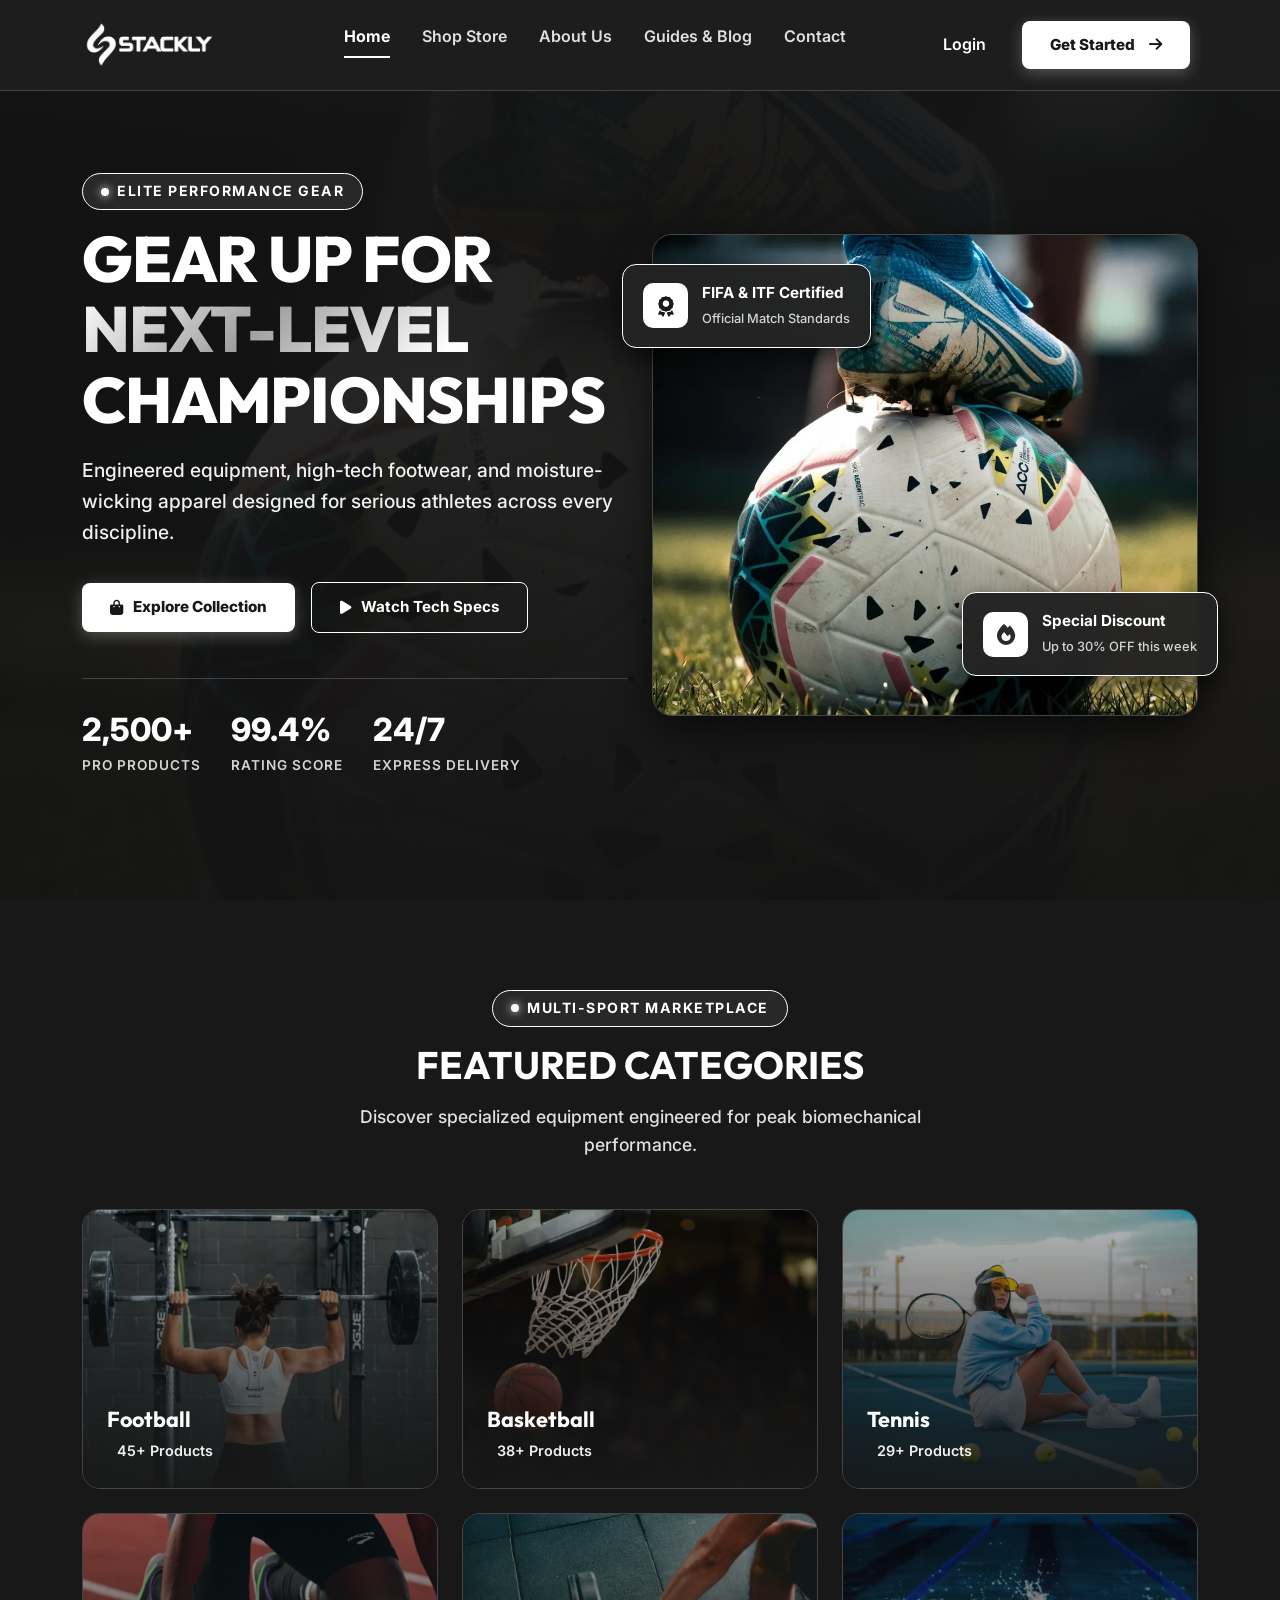
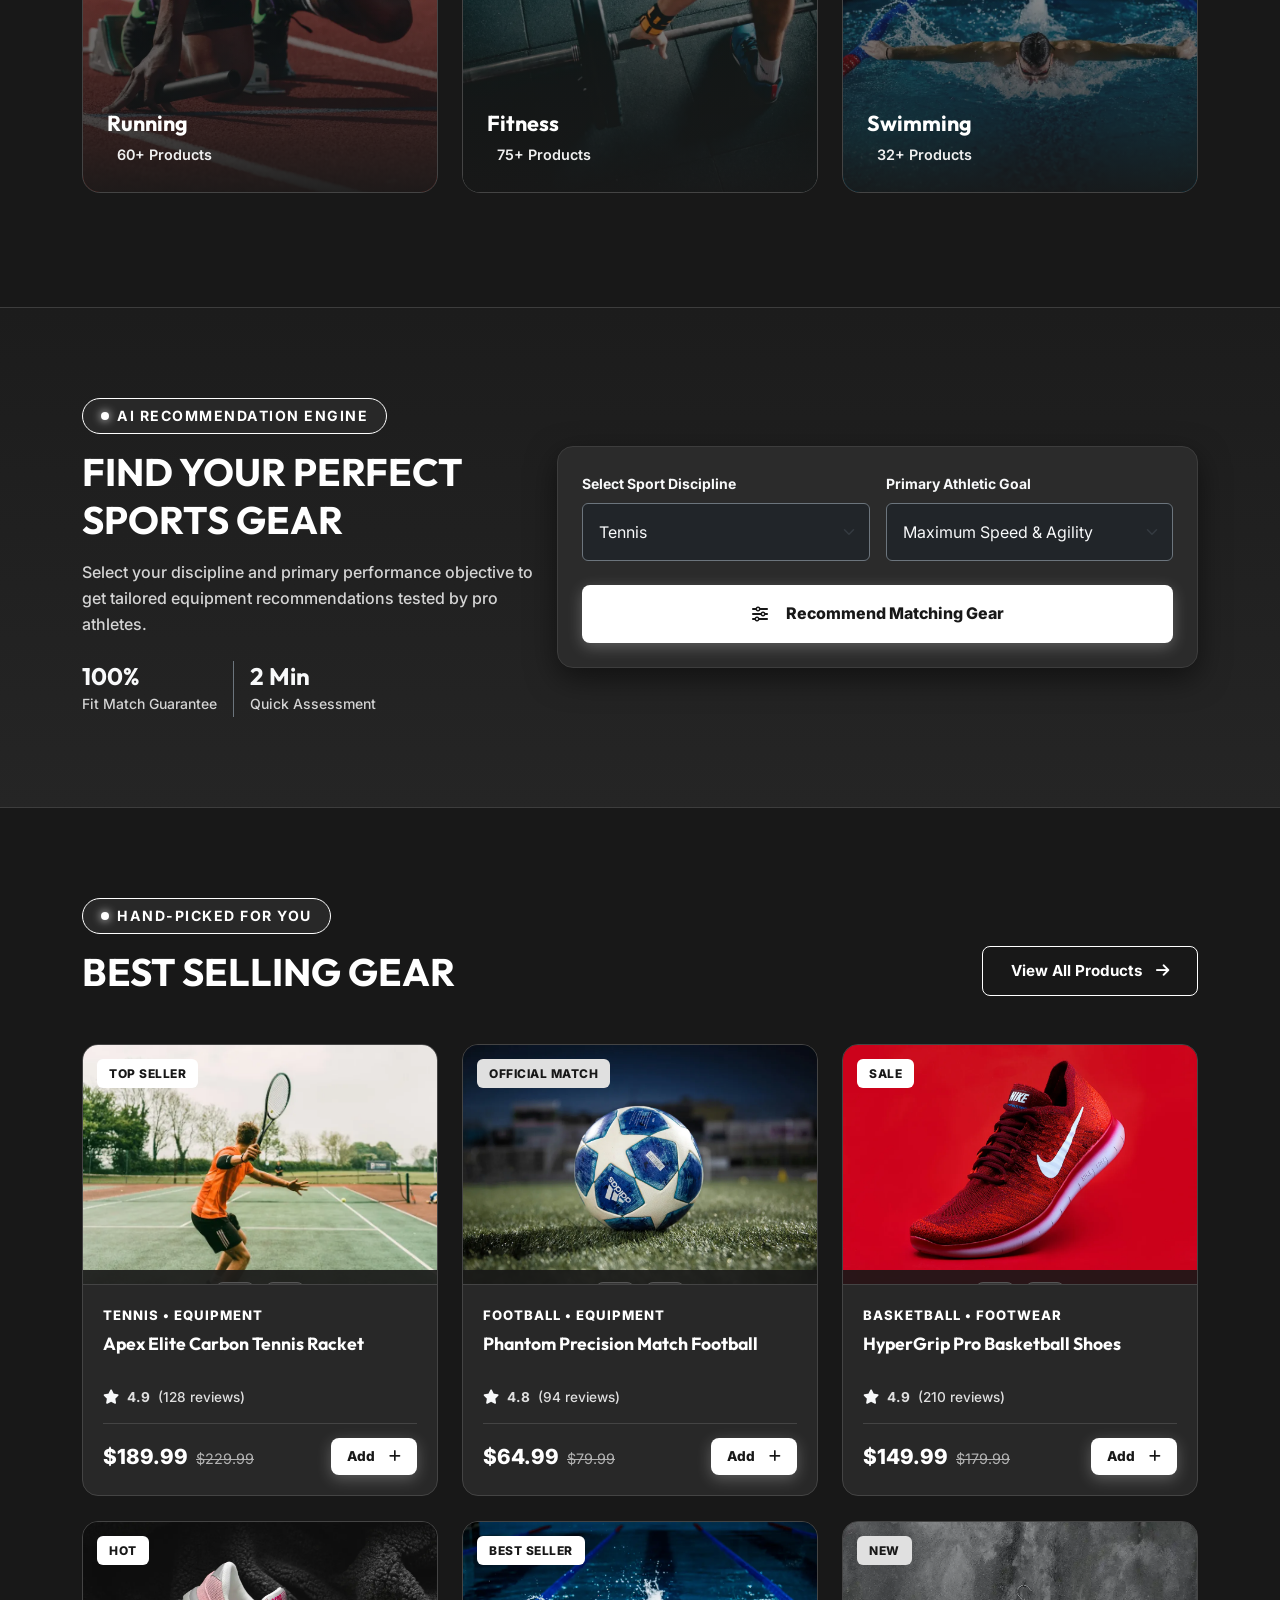
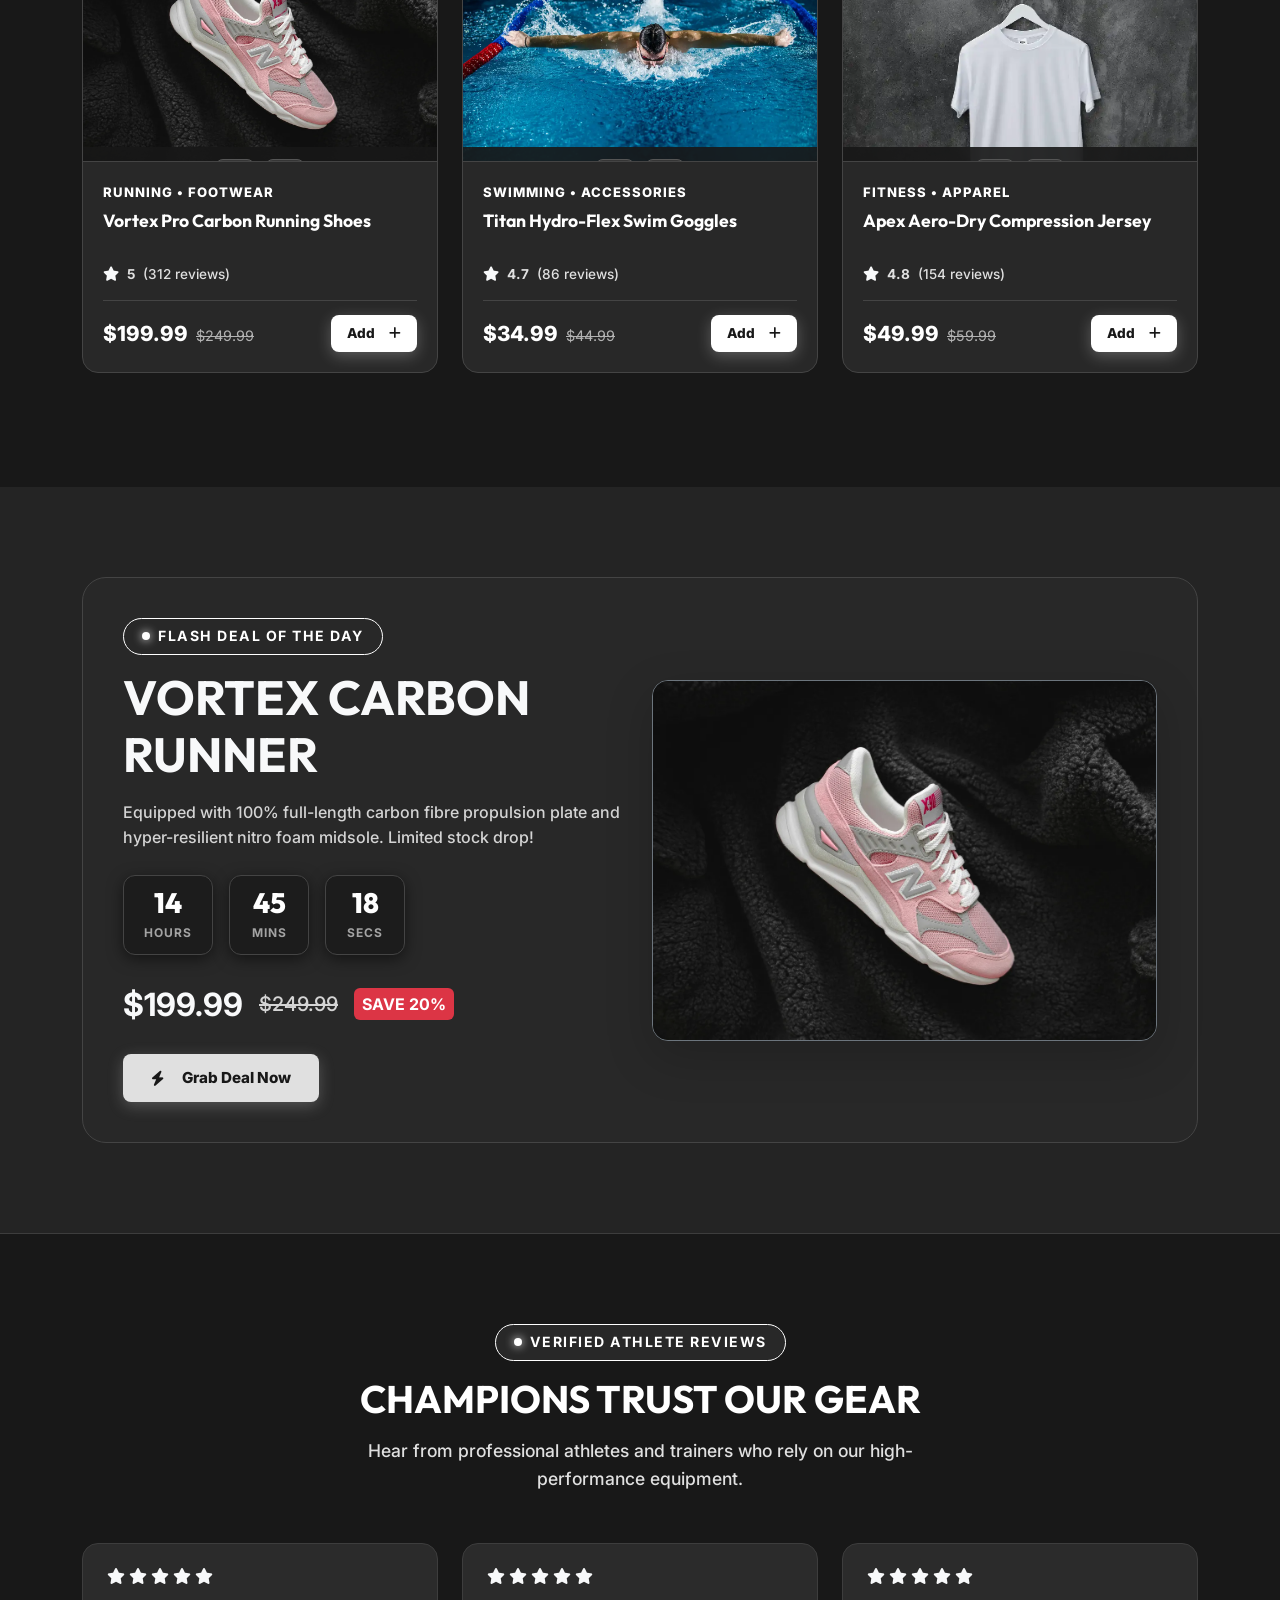
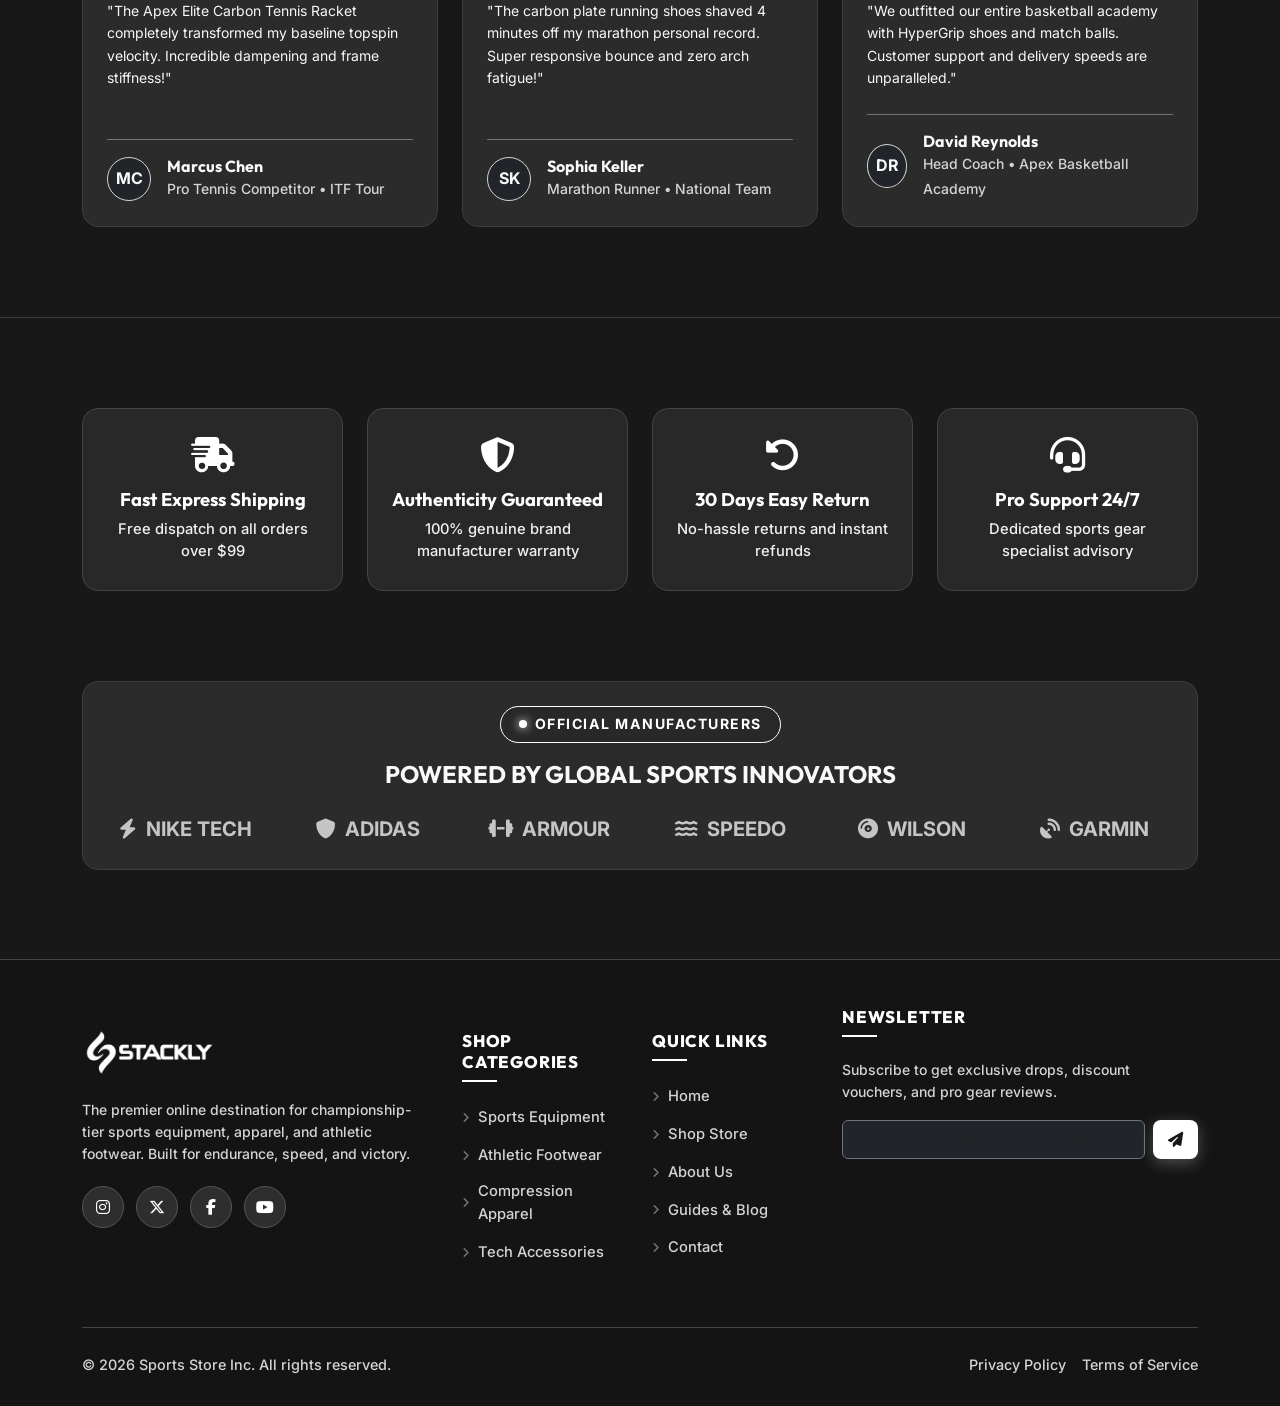
==== commit 46087c3e: "hi" ====
--- a/index.html
+++ b/index.html
@@ -105,7 +105,7 @@
           </div>
           <h1 class="hero-title anim-fade-in-left anim-delay-2">
             GEAR UP FOR <br>
-            <span class="gradient-text">NEXT-LEVEL</span> <br>
+            <span class="gradient-text gradient-text-animated">NEXT-LEVEL</span> <br>
             CHAMPIONSHIPS
           </h1>
           <p class="hero-subtitle anim-fade-in-up anim-delay-3">
@@ -198,7 +198,7 @@
         </div>
 
         <div class="col-lg-7">
-          <div class="p-4 rounded-4" style="background: #2b2b2b; border: 1px solid #3d3d3d; box-shadow: 0 10px 30px rgba(0,0,0,0.5);">
+          <div class="p-4 rounded-4 gear-finder-card" style="background: #2b2b2b; border: 1px solid #3d3d3d; box-shadow: 0 10px 30px rgba(0,0,0,0.5);">
             <form id="gear-finder-form">
               <div class="row g-3">
                 <div class="col-md-6">
@@ -283,7 +283,7 @@
             <div class="d-flex align-items-center gap-3">
               <span class="fs-2 fw-bold text-light">$199.99</span>
               <span class="fs-5 text-muted text-decoration-line-through">$249.99</span>
-              <span class="badge bg-danger p-2 fs-6">SAVE 20%</span>
+              <span class="badge bg-danger p-2 fs-6 badge-pulse-red">SAVE 20%</span>
             </div>
 
             <a href="404.html" class="btn-apex btn-apex-orange mt-4 d-inline-flex">
@@ -310,7 +310,7 @@
 
       <div class="row g-4">
         <div class="col-lg-4 col-md-6">
-          <div class="p-4 rounded-4 h-100 d-flex flex-column justify-content-between" style="background: #2b2b2b; border: 1px solid #3d3d3d;">
+          <div class="p-4 rounded-4 h-100 d-flex flex-column justify-content-between testimonial-card" style="background: #2b2b2b; border: 1px solid #3d3d3d;">
             <div>
               <div class="d-flex align-items-center gap-1 text-light mb-3">
                 <i class="fa-solid fa-star"></i><i class="fa-solid fa-star"></i><i class="fa-solid fa-star"></i><i class="fa-solid fa-star"></i><i class="fa-solid fa-star"></i>
@@ -332,7 +332,7 @@
         </div>
 
         <div class="col-lg-4 col-md-6">
-          <div class="p-4 rounded-4 h-100 d-flex flex-column justify-content-between" style="background: #2b2b2b; border: 1px solid #3d3d3d;">
+          <div class="p-4 rounded-4 h-100 d-flex flex-column justify-content-between testimonial-card" style="background: #2b2b2b; border: 1px solid #3d3d3d;">
             <div>
               <div class="d-flex align-items-center gap-1 text-light mb-3">
                 <i class="fa-solid fa-star"></i><i class="fa-solid fa-star"></i><i class="fa-solid fa-star"></i><i class="fa-solid fa-star"></i><i class="fa-solid fa-star"></i>
@@ -354,7 +354,7 @@
         </div>
 
         <div class="col-lg-4 col-md-6">
-          <div class="p-4 rounded-4 h-100 d-flex flex-column justify-content-between" style="background: #2b2b2b; border: 1px solid #3d3d3d;">
+          <div class="p-4 rounded-4 h-100 d-flex flex-column justify-content-between testimonial-card" style="background: #2b2b2b; border: 1px solid #3d3d3d;">
             <div>
               <div class="d-flex align-items-center gap-1 text-light mb-3">
                 <i class="fa-solid fa-star"></i><i class="fa-solid fa-star"></i><i class="fa-solid fa-star"></i><i class="fa-solid fa-star"></i><i class="fa-solid fa-star"></i>
@@ -417,38 +417,38 @@
   <!-- NEW SECTION 3: OFFICIAL BRAND PARTNERS SHOWCASE -->
   <section class="section-padding pt-0">
     <div class="container">
-      <div class="p-4 rounded-4 text-center" style="background: #2b2b2b; border: 1px solid #3d3d3d;">
+      <div class="p-4 rounded-4 text-center gear-finder-card" style="background: #2b2b2b; border: 1px solid #3d3d3d;">
         <div class="section-tag mb-3"><span class="dot"></span> Official Manufacturers</div>
         <h4 class="text-light fw-bold mb-4">POWERED BY GLOBAL SPORTS INNOVATORS</h4>
         <div class="row align-items-center justify-content-center g-4">
           <div class="col-6 col-md-2">
-            <span class="fs-5 fw-bold text-light opacity-75"><i class="fa-solid fa-bolt me-1"></i> NIKE TECH</span>
+            <span class="fs-5 fw-bold text-light opacity-75 brand-partner-badge"><i class="fa-solid fa-bolt me-1"></i> NIKE TECH</span>
           </div>
           <div class="col-6 col-md-2">
-            <span class="fs-5 fw-bold text-light opacity-75"><i class="fa-solid fa-shield me-1"></i> ADIDAS</span>
+            <span class="fs-5 fw-bold text-light opacity-75 brand-partner-badge"><i class="fa-solid fa-shield me-1"></i> ADIDAS</span>
           </div>
           <div class="col-6 col-md-2">
-            <span class="fs-5 fw-bold text-light opacity-75"><i class="fa-solid fa-dumbbell me-1"></i> ARMOUR</span>
+            <span class="fs-5 fw-bold text-light opacity-75 brand-partner-badge"><i class="fa-solid fa-dumbbell me-1"></i> ARMOUR</span>
           </div>
           <div class="col-6 col-md-2">
-            <span class="fs-5 fw-bold text-light opacity-75"><i class="fa-solid fa-water me-1"></i> SPEEDO</span>
+            <span class="fs-5 fw-bold text-light opacity-75 brand-partner-badge"><i class="fa-solid fa-water me-1"></i> SPEEDO</span>
           </div>
           <div class="col-6 col-md-2">
-            <span class="fs-5 fw-bold text-light opacity-75"><i class="fa-solid fa-compact-disc me-1"></i> WILSON</span>
+            <span class="fs-5 fw-bold text-light opacity-75 brand-partner-badge"><i class="fa-solid fa-compact-disc me-1"></i> WILSON</span>
           </div>
           <div class="col-6 col-md-2">
-            <span class="fs-5 fw-bold text-light opacity-75"><i class="fa-solid fa-satellite-dish me-1"></i> GARMIN</span>
-          </div>
-        </div>
-      </div>
-    </div>
-  </section>
-
-  <!-- FOOTER -->
+            <span class="fs-5 fw-bold text-light opacity-75 brand-partner-badge"><i class="fa-solid fa-satellite-dish me-1"></i> GARMIN</span>
+          </div>
+        </div>
+      </div>
+    </div>
+  </section>
+
+    <!-- FOOTER -->
   <footer class="apex-footer">
     <div class="container">
-      <div class="row g-4">
-        <div class="col-lg-4 mb-4 mb-lg-0">
+      <div class="row g-4 align-items-start">
+        <div class="col-lg-4 col-md-12 mb-4 mb-lg-0">
           <a href="index.html" class="brand-logo mb-3 d-inline-block">
             <img src="assets/images/logoStackly.webp" alt="Logo" style="height: 45px; width: auto;">
           </a>
@@ -463,32 +463,32 @@
           </div>
         </div>
 
-        <div class="col-lg-2 col-md-4 footer-col">
-          <h5>Shop Categories</h5>
+        <div class="col-6 col-sm-6 col-md-3 col-lg-2 footer-col">
+          <h5 class="footer-heading">Shop Categories</h5>
           <ul class="footer-links">
-            <li><a href="404.html">Sports Equipment</a></li>
-            <li><a href="404.html">Athletic Footwear</a></li>
-            <li><a href="404.html">Compression Apparel</a></li>
-            <li><a href="404.html">Tech Accessories</a></li>
+            <li><a href="404.html"><i class="fa-solid fa-angle-right me-2 text-secondary" style="font-size: 0.75rem;"></i>Sports Equipment</a></li>
+            <li><a href="404.html"><i class="fa-solid fa-angle-right me-2 text-secondary" style="font-size: 0.75rem;"></i>Athletic Footwear</a></li>
+            <li><a href="404.html"><i class="fa-solid fa-angle-right me-2 text-secondary" style="font-size: 0.75rem;"></i>Compression Apparel</a></li>
+            <li><a href="404.html"><i class="fa-solid fa-angle-right me-2 text-secondary" style="font-size: 0.75rem;"></i>Tech Accessories</a></li>
           </ul>
         </div>
 
-        <div class="col-lg-2 col-md-4 footer-col">
-          <h5>Quick Links</h5>
+        <div class="col-6 col-sm-6 col-md-3 col-lg-2 footer-col">
+          <h5 class="footer-heading">Quick Links</h5>
           <ul class="footer-links">
-            <li><a href="index.html">Home</a></li>
-            <li><a href="shop.html">Shop Store</a></li>
-            <li><a href="about.html">About Us</a></li>
-            <li><a href="blog.html">Guides & Blog</a></li>
-            <li><a href="contact.html">Contact</a></li>
+            <li><a href="index.html"><i class="fa-solid fa-angle-right me-2 text-secondary" style="font-size: 0.75rem;"></i>Home</a></li>
+            <li><a href="shop.html"><i class="fa-solid fa-angle-right me-2 text-secondary" style="font-size: 0.75rem;"></i>Shop Store</a></li>
+            <li><a href="about.html"><i class="fa-solid fa-angle-right me-2 text-secondary" style="font-size: 0.75rem;"></i>About Us</a></li>
+            <li><a href="blog.html"><i class="fa-solid fa-angle-right me-2 text-secondary" style="font-size: 0.75rem;"></i>Guides & Blog</a></li>
+            <li><a href="contact.html"><i class="fa-solid fa-angle-right me-2 text-secondary" style="font-size: 0.75rem;"></i>Contact</a></li>
           </ul>
         </div>
 
-        <div class="col-lg-4 col-md-4 footer-col">
-          <h5>Newsletter</h5>
+        <div class="col-12 col-md-6 col-lg-4 footer-col mt-4 mt-md-0">
+          <h5 class="footer-heading">Newsletter</h5>
           <p class="text-muted small mb-3">Subscribe to get exclusive drops, discount vouchers, and pro gear reviews.</p>
           <form onsubmit="event.preventDefault(); window.location.href='404.html';" class="d-flex gap-2">
-            <input type="email" class="form-control bg-dark text-light border-secondary" required placeholder="Enter your email (e.g. name@gmail.com)">
+            <input type="email" class="form-control bg-dark text-light border-secondary p-2.5" required placeholder="Enter your email (e.g. name@gmail.com)">
             <button type="submit" class="btn-apex btn-apex-primary px-3" title="Subscribe"><i class="fa-solid fa-paper-plane"></i></button>
           </form>
         </div>
--- a/css/style.css
+++ b/css/style.css
@@ -978,6 +978,61 @@
   text-decoration: line-through;
 }
 
+/* --- DEAL OF THE DAY & COUNTDOWN TIMER --- */
+.deal-section {
+  background: var(--bg-secondary);
+}
+
+.deal-card {
+  background: var(--bg-card);
+  border: 1.5px solid var(--border-color);
+  border-radius: 24px;
+  padding: 40px;
+}
+
+.timer-box {
+  display: flex !important;
+  flex-direction: row !important;
+  align-items: center !important;
+  gap: 16px;
+  margin-top: 20px;
+  margin-bottom: 24px;
+}
+
+.timer-unit {
+  background: #1c1c1c;
+  border: 1.5px solid #444444;
+  border-radius: 12px;
+  padding: 12px 20px;
+  min-width: 80px;
+  text-align: center;
+  box-shadow: 0 4px 15px rgba(0, 0, 0, 0.5);
+  transition: all var(--transition-fast);
+}
+
+.timer-unit:hover {
+  border-color: #ffffff;
+  transform: translateY(-3px);
+  box-shadow: 0 8px 20px rgba(255, 255, 255, 0.15);
+}
+
+.timer-num {
+  font-size: 1.75rem;
+  font-weight: 800;
+  color: #ffffff !important;
+  line-height: 1.1;
+  font-family: 'Outfit', monospace, sans-serif;
+}
+
+.timer-label {
+  font-size: 0.75rem;
+  color: #a3a3a3 !important;
+  text-transform: uppercase;
+  letter-spacing: 1px;
+  font-weight: 700;
+  margin-top: 4px;
+}
+
 /* --- FOOTER --- */
 .apex-footer {
   background: #141414;
@@ -986,11 +1041,31 @@
   padding-bottom: 30px;
 }
 
-.footer-col h5 {
-  font-size: 1.15rem;
-  margin-bottom: 20px;
+.footer-col h5, .footer-heading {
+  font-size: 1.05rem;
+  margin-bottom: 22px;
   color: #ffffff !important;
-  font-weight: 700;
+  font-weight: 800;
+  text-transform: uppercase;
+  letter-spacing: 0.8px;
+  position: relative;
+  padding-bottom: 10px;
+}
+
+.footer-col h5::after, .footer-heading::after {
+  content: '';
+  position: absolute;
+  bottom: 0;
+  left: 0;
+  width: 35px;
+  height: 2px;
+  background: #ffffff;
+}
+
+.footer-links {
+  padding-left: 0;
+  margin-bottom: 0;
+  list-style: none;
 }
 
 .footer-links li {
@@ -999,13 +1074,16 @@
 
 .footer-links a {
   color: #d4d4d4;
-  font-size: 0.95rem;
+  font-size: 0.92rem;
   font-weight: 500;
+  display: inline-flex;
+  align-items: center;
+  transition: all 0.2s ease;
 }
 
 .footer-links a:hover {
   color: #ffffff;
-  padding-left: 4px;
+  transform: translateX(4px);
 }
 
 .social-links {
@@ -1445,5 +1523,88 @@
   }
 }
 
-
-
+/* ==========================================================================
+   UNIVERSAL CART & ORDER SUMMARY CARD DESIGN (SALT & PEPPER THEME)
+   ========================================================================== */
+.order-summary-card {
+  background: var(--bg-card);
+  border: 1.5px solid var(--border-color);
+  border-radius: 20px;
+  padding: 30px 24px;
+  box-shadow: 0 12px 35px rgba(0, 0, 0, 0.7);
+  transition: all var(--transition-normal);
+  position: relative;
+  overflow: hidden;
+}
+
+.order-summary-card:hover {
+  border-color: #ffffff;
+  box-shadow: 0 16px 45px rgba(0, 0, 0, 0.8), 0 0 20px rgba(255, 255, 255, 0.15);
+}
+
+.summary-row {
+  display: flex;
+  align-items: center;
+  justify-content: space-between;
+  padding: 12px 0;
+  border-bottom: 1px solid #333333;
+  color: #d4d4d4;
+  font-size: 0.95rem;
+}
+
+.summary-row.total {
+  border-bottom: none;
+  border-top: 1.5px solid #444444;
+  margin-top: 12px;
+  padding-top: 18px;
+  font-size: 1.25rem;
+  font-weight: 800;
+  color: #ffffff;
+}
+
+.cart-table {
+  width: 100%;
+  border-collapse: separate;
+  border-spacing: 0 10px;
+  color: #ffffff;
+}
+
+.cart-table th {
+  background: #1c1c1c;
+  color: #a3a3a3;
+  font-size: 0.8rem;
+  text-transform: uppercase;
+  letter-spacing: 0.8px;
+  padding: 14px 18px;
+  font-weight: 700;
+  border-bottom: 1.5px solid #3d3d3d;
+}
+
+.cart-table td {
+  padding: 16px 18px;
+  background: #242424;
+  vertical-align: middle;
+  border-top: 1px solid #333333;
+  border-bottom: 1px solid #333333;
+  transition: all var(--transition-fast);
+}
+
+.cart-table td:first-child {
+  border-top-left-radius: 12px;
+  border-bottom-left-radius: 12px;
+  border-left: 1px solid #333333;
+}
+
+.cart-table td:last-child {
+  border-top-right-radius: 12px;
+  border-bottom-right-radius: 12px;
+  border-right: 1px solid #333333;
+}
+
+.cart-table tr:hover td {
+  background: #2e2e2e;
+  border-color: #ffffff;
+}
+
+
+
--- a/css/animations.css
+++ b/css/animations.css
@@ -196,3 +196,585 @@
 .pulse-dot-anim {
   animation: pulseDot 2s infinite ease-in-out;
 }
+
+/* --- INTERACTIVE SCROLL REVEAL ANIMATIONS --- */
+.reveal-element {
+  opacity: 0;
+  transform: translateY(35px);
+  transition: opacity 0.7s cubic-bezier(0.25, 1, 0.5, 1), transform 0.7s cubic-bezier(0.25, 1, 0.5, 1);
+  will-change: opacity, transform;
+}
+
+.reveal-element.is-visible {
+  opacity: 1;
+  transform: translateY(0);
+}
+
+/* --- INTERACTIVE BUTTON & CARD MICRO-INTERACTIONS --- */
+.btn-apex {
+  transition: transform 0.25s cubic-bezier(0.34, 1.56, 0.64, 1), box-shadow 0.25s ease, background-color 0.25s ease, color 0.25s ease !important;
+}
+
+.btn-apex:hover {
+  transform: translateY(-3px) scale(1.02);
+}
+
+.btn-apex-primary:hover {
+  box-shadow: 0 8px 25px rgba(255, 255, 255, 0.4), 0 0 15px rgba(255, 255, 255, 0.2) !important;
+}
+
+.product-card {
+  transition: transform 0.35s cubic-bezier(0.25, 1, 0.5, 1), box-shadow 0.35s ease, border-color 0.35s ease !important;
+}
+
+.product-card:hover {
+  transform: translateY(-8px) scale(1.01);
+  border-color: #ffffff !important;
+  box-shadow: 0 16px 40px rgba(0, 0, 0, 0.8), 0 0 20px rgba(255, 255, 255, 0.15) !important;
+}
+
+.product-image-wrap img {
+  transition: transform 0.6s cubic-bezier(0.25, 1, 0.5, 1) !important;
+}
+
+.product-card:hover .product-image-wrap img {
+  transform: scale(1.08);
+}
+
+.feature-card {
+  transition: transform 0.35s cubic-bezier(0.25, 1, 0.5, 1), box-shadow 0.35s ease, border-color 0.35s ease, background 0.35s ease !important;
+}
+
+.feature-card:hover {
+  transform: translateY(-6px);
+  border-color: #ffffff !important;
+  background: #2e2e2e !important;
+  box-shadow: 0 12px 30px rgba(0, 0, 0, 0.7), 0 0 15px rgba(255, 255, 255, 0.15) !important;
+}
+
+.feature-card-icon {
+  transition: transform 0.35s cubic-bezier(0.34, 1.56, 0.64, 1) !important;
+}
+
+.feature-card:hover .feature-card-icon {
+  transform: scale(1.2) rotate(-5deg);
+}
+
+.category-card {
+  transition: transform 0.4s cubic-bezier(0.25, 1, 0.5, 1), border-color 0.4s ease, box-shadow 0.4s ease !important;
+}
+
+.category-card:hover {
+  transform: translateY(-6px);
+  border-color: #ffffff !important;
+  box-shadow: 0 14px 35px rgba(0, 0, 0, 0.8), 0 0 18px rgba(255, 255, 255, 0.2) !important;
+}
+
+.category-card img {
+  transition: transform 0.7s cubic-bezier(0.25, 1, 0.5, 1) !important;
+}
+
+.category-card:hover img {
+  transform: scale(1.1);
+}
+
+.kpi-card {
+  transition: transform 0.3s ease, border-color 0.3s ease, box-shadow 0.3s ease !important;
+}
+
+.kpi-card:hover {
+  transform: translateY(-4px);
+  border-color: #ffffff !important;
+  box-shadow: 0 8px 25px rgba(0, 0, 0, 0.7), 0 0 12px rgba(255, 255, 255, 0.15) !important;
+}
+
+.section-tag .dot {
+  animation: pulseDot 2s infinite ease-in-out !important;
+}
+
+/* --- HOME PAGE ANIMATIONS & INTERACTION POLISH --- */
+@keyframes textShimmer {
+  0% {
+    background-position: 0% 50%;
+  }
+  50% {
+    background-position: 100% 50%;
+  }
+  100% {
+    background-position: 0% 50%;
+  }
+}
+
+.gradient-text-animated {
+  background: linear-gradient(135deg, #ffffff 0%, #a0a0a0 25%, #ffffff 50%, #d4d4d4 75%, #ffffff 100%);
+  background-size: 200% auto;
+  -webkit-background-clip: text;
+  -webkit-text-fill-color: transparent;
+  animation: textShimmer 4s ease-in-out infinite;
+}
+
+@keyframes badgeGlowPulse {
+  0%, 100% {
+    box-shadow: 0 0 8px rgba(220, 38, 38, 0.4);
+    transform: scale(1);
+  }
+  50% {
+    box-shadow: 0 0 20px rgba(220, 38, 38, 0.8), 0 0 30px rgba(239, 68, 68, 0.5);
+    transform: scale(1.05);
+  }
+}
+
+.badge-pulse-red {
+  animation: badgeGlowPulse 2s infinite ease-in-out !important;
+}
+
+@keyframes timerPop {
+  0% {
+    transform: scale(1);
+  }
+  50% {
+    transform: scale(1.15);
+  }
+  100% {
+    transform: scale(1);
+  }
+}
+
+.timer-unit:hover .timer-num {
+  animation: timerPop 0.4s ease-out;
+}
+
+@keyframes starBounce {
+  0%, 100% {
+    transform: translateY(0);
+  }
+  50% {
+    transform: translateY(-5px) scale(1.25);
+    color: #ffffff;
+  }
+}
+
+.testimonial-card {
+  transition: transform 0.35s cubic-bezier(0.25, 1, 0.5, 1), border-color 0.35s ease, box-shadow 0.35s ease, background 0.35s ease !important;
+}
+
+.testimonial-card:hover {
+  transform: translateY(-8px);
+  border-color: #ffffff !important;
+  background: #333333 !important;
+  box-shadow: 0 16px 40px rgba(0, 0, 0, 0.8), 0 0 20px rgba(255, 255, 255, 0.15) !important;
+}
+
+.testimonial-card:hover .fa-star {
+  animation: starBounce 0.5s ease-in-out forwards;
+}
+
+.testimonial-card:hover .fa-star:nth-child(1) { animation-delay: 0.05s; }
+.testimonial-card:hover .fa-star:nth-child(2) { animation-delay: 0.1s; }
+.testimonial-card:hover .fa-star:nth-child(3) { animation-delay: 0.15s; }
+.testimonial-card:hover .fa-star:nth-child(4) { animation-delay: 0.2s; }
+.testimonial-card:hover .fa-star:nth-child(5) { animation-delay: 0.25s; }
+
+.brand-partner-badge {
+  transition: transform 0.35s cubic-bezier(0.34, 1.56, 0.64, 1), color 0.35s ease, opacity 0.35s ease, text-shadow 0.35s ease !important;
+  cursor: pointer;
+  display: inline-block;
+}
+
+.brand-partner-badge:hover {
+  transform: translateY(-4px) scale(1.1);
+  opacity: 1 !important;
+  color: #ffffff !important;
+  text-shadow: 0 0 14px rgba(255, 255, 255, 0.7);
+}
+
+.gear-finder-card {
+  transition: transform 0.35s ease, border-color 0.35s ease, box-shadow 0.35s ease !important;
+}
+
+.gear-finder-card:hover {
+  border-color: #ffffff !important;
+  box-shadow: 0 16px 40px rgba(0, 0, 0, 0.8), 0 0 25px rgba(255, 255, 255, 0.2) !important;
+}
+
+.hero-floating-card {
+  transition: transform 0.35s cubic-bezier(0.34, 1.56, 0.64, 1), box-shadow 0.35s ease, border-color 0.35s ease !important;
+}
+
+.hero-floating-card:hover {
+  transform: scale(1.08) translateY(-6px) !important;
+  border-color: #ffffff !important;
+  box-shadow: 0 15px 35px rgba(0, 0, 0, 0.8), 0 0 25px rgba(255, 255, 255, 0.3) !important;
+}
+
+/* --- ENHANCED CATEGORY CARDS SECTION ANIMATIONS --- */
+.category-card {
+  position: relative;
+  overflow: hidden;
+  border: 1.5px solid #444444 !important;
+  border-radius: 18px !important;
+  transition: transform 0.45s cubic-bezier(0.25, 1, 0.5, 1), border-color 0.45s ease, box-shadow 0.45s ease !important;
+}
+
+.category-card::before {
+  content: '';
+  position: absolute;
+  top: 0;
+  left: -100%;
+  width: 65%;
+  height: 100%;
+  background: linear-gradient(90deg, transparent 0%, rgba(255, 255, 255, 0.28) 50%, transparent 100%);
+  transform: skewX(-25deg);
+  transition: left 0.75s cubic-bezier(0.4, 0, 0.2, 1);
+  z-index: 5;
+  pointer-events: none;
+}
+
+.category-card:hover::before {
+  left: 160%;
+}
+
+.category-card:hover {
+  transform: translateY(-10px) scale(1.02) !important;
+  border-color: #ffffff !important;
+  box-shadow: 0 20px 45px rgba(0, 0, 0, 0.9), 0 0 25px rgba(255, 255, 255, 0.3) !important;
+}
+
+.category-card img {
+  transition: transform 0.75s cubic-bezier(0.25, 1, 0.5, 1), filter 0.75s ease !important;
+  filter: brightness(0.9);
+}
+
+.category-card:hover img {
+  transform: scale(1.15) rotate(1deg) !important;
+  filter: brightness(1.05);
+}
+
+.category-overlay {
+  transition: background 0.45s ease, padding 0.45s ease !important;
+}
+
+.category-card:hover .category-overlay {
+  background: linear-gradient(180deg, rgba(255, 255, 255, 0.08) 0%, rgba(12, 12, 12, 0.95) 100%) !important;
+}
+
+.category-title {
+  transition: transform 0.35s cubic-bezier(0.34, 1.56, 0.64, 1), color 0.35s ease, text-shadow 0.35s ease !important;
+}
+
+.category-card:hover .category-title {
+  transform: translateY(-4px);
+  color: #ffffff !important;
+  text-shadow: 0 0 12px rgba(255, 255, 255, 0.6);
+}
+
+.category-count {
+  display: inline-block;
+  transition: all 0.35s ease !important;
+  border-radius: 20px;
+  padding: 2px 10px;
+}
+
+.category-card:hover .category-count {
+  background: #ffffff;
+  color: #181818 !important;
+  font-weight: 800;
+  transform: translateY(-2px);
+  box-shadow: 0 4px 12px rgba(255, 255, 255, 0.35);
+}
+
+/* --- SECTION TAG & TITLE GLOW ANIMATIONS --- */
+.section-header .section-title {
+  transition: transform 0.4s ease, color 0.4s ease;
+}
+
+.section-header:hover .section-title {
+  transform: scale(1.02);
+  text-shadow: 0 0 15px rgba(255, 255, 255, 0.2);
+}
+
+.section-tag {
+  transition: transform 0.3s ease, border-color 0.3s ease, box-shadow 0.3s ease !important;
+}
+
+.section-tag:hover {
+  transform: translateY(-2px);
+  border-color: #ffffff !important;
+  box-shadow: 0 0 15px rgba(255, 255, 255, 0.3) !important;
+}
+
+/* ==========================================================================
+   SPORTS-THEMED ANIMATED FLOATING BACKGROUND PARTICLES (BALANCED BRIGHTNESS)
+   ========================================================================== */
+.sports-bg-particles {
+  position: fixed;
+  top: 0;
+  left: 0;
+  width: 100vw;
+  height: 100vh;
+  pointer-events: none;
+  z-index: 0;
+  overflow: hidden;
+}
+
+.sports-particle {
+  position: absolute;
+  color: rgba(255, 255, 255, 0.22);
+  text-shadow: 0 0 8px rgba(255, 255, 255, 0.2);
+  font-size: 2.8rem;
+  animation: floatSportsIcon 20s linear infinite;
+  will-change: transform, opacity;
+}
+
+.sports-particle:nth-child(2n) {
+  animation-duration: 24s;
+  animation-direction: reverse;
+  color: rgba(255, 255, 255, 0.18);
+}
+
+.sports-particle:nth-child(3n) {
+  animation-duration: 28s;
+  color: rgba(255, 255, 255, 0.26);
+  text-shadow: 0 0 12px rgba(255, 255, 255, 0.3);
+}
+
+@keyframes floatSportsIcon {
+  0% {
+    transform: translateY(105vh) rotate(0deg) scale(0.85);
+    opacity: 0;
+  }
+  20% {
+    opacity: 0.25;
+  }
+  50% {
+    transform: translateY(48vh) rotate(180deg) scale(1.1);
+    opacity: 0.35;
+  }
+  80% {
+    opacity: 0.25;
+  }
+  100% {
+    transform: translateY(-10vh) rotate(360deg) scale(0.85);
+    opacity: 0;
+  }
+}
+
+.sp-1 { left: 4%; animation-delay: 0s; font-size: 2.8rem; }
+.sp-2 { left: 15%; animation-delay: 4s; font-size: 2.2rem; }
+.sp-3 { left: 28%; animation-delay: 9s; font-size: 3.2rem; }
+.sp-4 { left: 42%; animation-delay: 2s; font-size: 2.5rem; }
+.sp-5 { left: 54%; animation-delay: 11s; font-size: 2.8rem; }
+.sp-6 { left: 66%; animation-delay: 6s; font-size: 3.0rem; }
+.sp-7 { left: 78%; animation-delay: 15s; font-size: 2.4rem; }
+.sp-8 { left: 90%; animation-delay: 3s; font-size: 2.6rem; }
+.sp-9 { left: 22%; animation-delay: 17s; font-size: 2.5rem; }
+.sp-10 { left: 60%; animation-delay: 18s; font-size: 2.4rem; }
+.sp-11 { left: 84%; animation-delay: 10s; font-size: 2.8rem; }
+.sp-12 { left: 36%; animation-delay: 13s; font-size: 2.5rem; }
+
+@media (max-width: 768px) {
+  .sports-particle {
+    font-size: 1.6rem !important;
+  }
+  .sp-1 { font-size: 1.9rem !important; }
+  .sp-3 { font-size: 2.2rem !important; }
+  .sp-6 { font-size: 2.1rem !important; }
+  .sp-11 { font-size: 1.9rem !important; }
+}
+
+/* --- PRODUCT CARD HOVER SHINE & BADGE PULSE ANIMATIONS --- */
+.product-badge {
+  transition: transform 0.3s ease, box-shadow 0.3s ease !important;
+}
+
+.product-card:hover .product-badge {
+  transform: scale(1.08);
+  box-shadow: 0 0 12px rgba(255, 255, 255, 0.4);
+}
+
+.product-actions-overlay .action-btn {
+  transition: transform 0.25s cubic-bezier(0.34, 1.56, 0.64, 1), background-color 0.25s ease, color 0.25s ease !important;
+}
+
+.product-actions-overlay .action-btn:hover {
+  transform: scale(1.18) translateY(-2px) !important;
+  box-shadow: 0 4px 15px rgba(255, 255, 255, 0.4);
+}
+
+.product-footer .btn-apex {
+  transition: all 0.3s cubic-bezier(0.34, 1.56, 0.64, 1) !important;
+}
+
+.product-card:hover .product-footer .btn-apex {
+  background: #ffffff !important;
+  color: #181818 !important;
+  transform: translateY(-2px);
+  box-shadow: 0 4px 15px rgba(255, 255, 255, 0.35);
+}
+
+.product-card::before {
+  content: '';
+  position: absolute;
+  top: 0;
+  left: -100%;
+  width: 60%;
+  height: 100%;
+  background: linear-gradient(90deg, transparent 0%, rgba(255, 255, 255, 0.2) 50%, transparent 100%);
+  transform: skewX(-25deg);
+  transition: left 0.75s ease;
+  z-index: 5;
+  pointer-events: none;
+}
+
+.product-card:hover::before {
+  left: 150%;
+}
+
+/* ==========================================================================
+   COMPREHENSIVE SITE-WIDE INTERACTIVE ANIMATIONS
+   ========================================================================== */
+
+/* --- GLOBAL FLOATING BACK-TO-TOP BUTTON --- */
+.back-to-top-btn {
+  position: fixed;
+  bottom: 30px;
+  right: 30px;
+  width: 48px;
+  height: 48px;
+  border-radius: 50%;
+  background: #ffffff;
+  color: #181818;
+  border: 1.5px solid #ffffff;
+  box-shadow: 0 8px 25px rgba(0, 0, 0, 0.7), 0 0 15px rgba(255, 255, 255, 0.4);
+  display: flex;
+  align-items: center;
+  justify-content: center;
+  font-size: 1.2rem;
+  cursor: pointer;
+  z-index: 999;
+  opacity: 0;
+  visibility: hidden;
+  transform: translateY(20px) scale(0.8);
+  transition: all 0.35s cubic-bezier(0.34, 1.56, 0.64, 1);
+}
+
+.back-to-top-btn.show {
+  opacity: 1;
+  visibility: visible;
+  transform: translateY(0) scale(1);
+}
+
+.back-to-top-btn:hover {
+  background: #181818;
+  color: #ffffff;
+  transform: translateY(-5px) scale(1.12);
+  box-shadow: 0 12px 30px rgba(0, 0, 0, 0.9), 0 0 25px rgba(255, 255, 255, 0.6);
+}
+
+/* --- LOGO PULSE --- */
+.brand-logo img {
+  transition: transform 0.35s cubic-bezier(0.34, 1.56, 0.64, 1) !important;
+}
+
+.brand-logo:hover img {
+  transform: scale(1.08) rotate(-2deg);
+}
+
+/* --- PLAY BUTTON RIPPLE --- */
+@keyframes playPulseRing {
+  0% {
+    box-shadow: 0 0 0 0 rgba(255, 255, 255, 0.7);
+  }
+  70% {
+    box-shadow: 0 0 0 15px rgba(255, 255, 255, 0);
+  }
+  100% {
+    box-shadow: 0 0 0 0 rgba(255, 255, 255, 0);
+  }
+}
+
+.btn-apex-outline:hover .fa-play {
+  animation: playPulseRing 1.2s infinite ease-out;
+  border-radius: 50%;
+}
+
+/* --- FORM CONTROL FOCUS GLOW --- */
+@keyframes inputGlowPulse {
+  0% {
+    box-shadow: 0 0 0 0 rgba(255, 255, 255, 0.4);
+  }
+  50% {
+    box-shadow: 0 0 0 6px rgba(255, 255, 255, 0.2);
+  }
+  100% {
+    box-shadow: 0 0 0 3px rgba(255, 255, 255, 0.15);
+  }
+}
+
+.form-control:focus, .form-select:focus {
+  animation: inputGlowPulse 0.4s ease forwards;
+}
+
+/* --- DASHBOARD TABLE ROW HOVER SLIDE --- */
+.dashboard-table tbody tr {
+  transition: transform 0.25s ease, background 0.25s ease, box-shadow 0.25s ease !important;
+}
+
+.dashboard-table tbody tr:hover {
+  transform: scale(1.008) translateX(4px);
+  background: #1f1f1f !important;
+  box-shadow: 0 4px 15px rgba(0, 0, 0, 0.5);
+}
+
+/* --- AUTH CARD ENTRANCE --- */
+@keyframes authCardEntrance {
+  0% {
+    opacity: 0;
+    transform: scale(0.92) translateY(25px);
+  }
+  100% {
+    opacity: 1;
+    transform: scale(1) translateY(0);
+  }
+}
+
+.auth-card, .auth-card-lg {
+  animation: authCardEntrance 0.6s cubic-bezier(0.25, 1, 0.5, 1) forwards;
+}
+
+/* --- ICON WOBBLE (CONTACT & SUPPORT) --- */
+@keyframes iconWobble {
+  0%, 100% { transform: rotate(0deg); }
+  25% { transform: rotate(-12deg) scale(1.2); }
+  75% { transform: rotate(12deg) scale(1.2); }
+}
+
+.contact-card:hover .fa-phone,
+.contact-card:hover .fa-envelope,
+.contact-card:hover .fa-location-dot,
+.contact-card:hover .fa-truck-fast {
+  animation: iconWobble 0.6s ease-in-out;
+}
+
+/* --- BLOG ARTICLE CARD ZOOM & SHIMMER --- */
+.blog-card {
+  transition: transform 0.4s cubic-bezier(0.25, 1, 0.5, 1), box-shadow 0.4s ease, border-color 0.4s ease !important;
+}
+
+.blog-card:hover {
+  transform: translateY(-8px) scale(1.01);
+  border-color: #ffffff !important;
+  box-shadow: 0 16px 40px rgba(0, 0, 0, 0.8), 0 0 20px rgba(255, 255, 255, 0.15) !important;
+}
+
+.blog-card img {
+  transition: transform 0.75s cubic-bezier(0.25, 1, 0.5, 1) !important;
+}
+
+.blog-card:hover img {
+  transform: scale(1.1);
+}
+
+
+
+
--- a/css/responsive.css
+++ b/css/responsive.css
@@ -10,6 +10,11 @@
 }
 
 /* Medium Desktop & Tablets (Landscape) */
+/* ==========================================================================
+   COMPLETE HOME PAGE MOBILE RESPONSIVE OVERLAP RESOLUTION
+   ========================================================================== */
+
+/* Tablets & Mobile (< 992px) */
 @media (max-width: 992px) {
   .nav-menu {
     display: none !important;
@@ -20,48 +25,63 @@
   }
 
   .hero-section {
-    padding-top: 110px;
-    text-align: center;
+    padding-top: 110px !important;
+    text-align: center !important;
   }
 
   .hero-subtitle {
-    margin: 0 auto 30px auto;
+    margin: 0 auto 30px auto !important;
   }
 
   .hero-cta-group {
-    justify-content: center;
+    justify-content: center !important;
   }
 
   .hero-stats {
-    justify-content: center;
+    justify-content: center !important;
   }
 
   .hero-showcase {
-    margin-top: 40px;
+    margin-top: 35px !important;
+    text-align: center !important;
+  }
+
+  .hero-floating-card {
+    display: none !important;
+  }
+
+  .hero-main-card img {
+    height: 380px !important;
+    object-fit: cover !important;
+  }
+
+  .deal-card {
+    padding: 30px 20px !important;
+    border-radius: 18px !important;
   }
 
   .shop-layout {
-    flex-direction: column;
+    flex-direction: column !important;
   }
 
   .shop-sidebar {
-    margin-bottom: 30px;
+    margin-bottom: 30px !important;
   }
 
   /* Display Typography Responsiveness */
   .display-3 {
     font-size: 2.5rem !important;
-    word-wrap: break-word;
+    word-wrap: break-word !important;
   }
 
   .display-4 {
     font-size: 2.2rem !important;
-    word-wrap: break-word;
+    word-wrap: break-word !important;
   }
 
   .display-6 {
     font-size: 1.75rem !important;
-    word-wrap: break-word;
+    word-wrap: break-word !important;
   }
 
   .about-hero-section, .contact-hero-section {
@@ -131,10 +151,16 @@
   }
 }
 
-/* Small Tablets & Mobile Devices (Portrait) */
+/* Small Tablets & Mobile Devices (< 768px) */
 @media (max-width: 768px) {
+  .hero-section {
+    padding-top: 110px !important;
+    padding-bottom: 50px !important;
+  }
+
   .hero-title {
-    font-size: 2.2rem !important;
+    font-size: 2.1rem !important;
+    line-height: 1.2 !important;
   }
 
   .section-title {
@@ -143,18 +169,18 @@
 
   .display-3 {
     font-size: 1.95rem !important;
-    line-height: 1.2;
-    letter-spacing: -0.5px;
+    line-height: 1.2 !important;
+    letter-spacing: -0.5px !important;
   }
 
   .display-4 {
     font-size: 1.8rem !important;
-    line-height: 1.25;
+    line-height: 1.25 !important;
   }
 
   .display-6 {
     font-size: 1.45rem !important;
-    line-height: 1.25;
+    line-height: 1.25 !important;
   }
 
   .about-hero-section, .contact-hero-section {
@@ -165,7 +191,59 @@
   .section-padding {
     padding-top: 45px !important;
     padding-bottom: 45px !important;
-    scroll-margin-top: 90px;
+    scroll-margin-top: 90px !important;
+  }
+
+  .hero-stats {
+    flex-wrap: wrap !important;
+    gap: 18px !important;
+    justify-content: space-around !important;
+  }
+
+  .stat-item .stat-number {
+    font-size: 1.6rem !important;
+  }
+
+  .stat-item .stat-label {
+    font-size: 0.78rem !important;
+  }
+
+  /* Deal Card Mobile Adjustments */
+  .deal-card {
+    padding: 24px 16px !important;
+  }
+
+  .deal-card h2 {
+    font-size: 1.75rem !important;
+  }
+
+  .timer-box {
+    gap: 10px !important;
+    justify-content: flex-start !important;
+  }
+
+  .timer-unit {
+    min-width: 70px !important;
+    padding: 8px 10px !important;
+  }
+
+  .timer-num {
+    font-size: 1.4rem !important;
+  }
+
+  .timer-label {
+    font-size: 0.7rem !important;
+  }
+
+  /* Product Card Footer Flex Wrap */
+  .product-footer {
+    flex-wrap: wrap !important;
+    gap: 10px !important;
+  }
+
+  .product-footer .btn-apex {
+    width: 100% !important;
+    margin-top: 4px !important;
   }
 
   /* About & Contact Specific Responsiveness */
@@ -175,16 +253,16 @@
 
   /* Cart & Table Responsiveness */
   .cart-table {
-    display: block;
-    width: 100%;
-    overflow-x: auto;
-    -webkit-overflow-scrolling: touch;
+    display: block !important;
+    width: 100% !important;
+    overflow-x: auto !important;
+    -webkit-overflow-scrolling: touch !important;
   }
 
   .footer-bottom {
-    flex-direction: column;
-    gap: 15px;
-    text-align: center;
+    flex-direction: column !important;
+    gap: 15px !important;
+    text-align: center !important;
   }
 
   /* Auth Card Padding */
@@ -194,10 +272,55 @@
   }
 }
 
+/* Phones & Small Screens (< 576px) */
+@media (max-width: 576px) {
+  .hero-title {
+    font-size: 1.85rem !important;
+  }
+
+  .hero-main-card img {
+    height: 280px !important;
+  }
+
+  .category-card {
+    height: 230px !important;
+  }
+
+  .category-overlay {
+    padding: 16px !important;
+  }
+
+  .category-title {
+    font-size: 1.2rem !important;
+  }
+
+  .product-image-wrap {
+    height: 210px !important;
+  }
+
+  .product-body {
+    padding: 16px !important;
+  }
+
+  .product-name {
+    font-size: 1rem !important;
+    min-height: 2.6rem !important;
+  }
+
+  .current-price {
+    font-size: 1.15rem !important;
+  }
+
+  /* Brand partner badges on small screens */
+  .brand-partner-badge {
+    font-size: 0.85rem !important;
+  }
+}
+
 /* Extra Small Phones (< 480px) */
 @media (max-width: 480px) {
   .hero-title {
-    font-size: 1.8rem !important;
+    font-size: 1.65rem !important;
   }
 
   .display-3 {
@@ -222,16 +345,13 @@
   }
 
   .hero-cta-group {
-    flex-direction: column;
-    width: 100%;
-  }
-
-  .btn-apex {
-    width: 100%;
-  }
-
-  .hero-floating-card {
-    display: none !important;
+    flex-direction: column !important;
+    width: 100% !important;
+    gap: 12px !important;
+  }
+
+  .hero-cta-group .btn-apex {
+    width: 100% !important;
   }
 
   .mobile-menu-overlay {
@@ -239,6 +359,129 @@
     padding: 20px 16px !important;
   }
 
+  .timer-box {
+    display: flex !important;
+    width: 100% !important;
+    gap: 8px !important;
+  }
+
+  .timer-unit {
+    flex: 1 1 0px !important;
+    min-width: 0 !important;
+    padding: 8px 6px !important;
+  }
+
+  .timer-num {
+    font-size: 1.25rem !important;
+  }
+
+  .timer-label {
+    font-size: 0.65rem !important;
+  }
+
+  .deal-card .btn-apex-orange {
+    width: 100% !important;
+    text-align: center !important;
+  }
+
+  /* Extra Small Mobile Overlap Defenses */
+  html, body {
+    overflow-x: hidden !important;
+    width: 100% !important;
+  }
+
+  .hero-title {
+    font-size: 1.6rem !important;
+    line-height: 1.25 !important;
+    word-break: break-word !important;
+  }
+
+  .section-title {
+    font-size: 1.45rem !important;
+    line-height: 1.25 !important;
+    word-break: break-word !important;
+  }
+
+  /* Deal Card Price Row Wrap */
+  .deal-card .d-flex.align-items-center.gap-3 {
+    flex-wrap: wrap !important;
+    gap: 8px 12px !important;
+  }
+
+  .deal-card .fs-2 {
+    font-size: 1.5rem !important;
+  }
+
+  .deal-card img {
+    max-height: 240px !important;
+    width: 100% !important;
+    margin-top: 18px !important;
+    object-fit: cover !important;
+  }
+
+  /* Gear Finder Guarantee Badges Wrap */
+  .col-lg-5 .d-flex.gap-3 {
+    flex-wrap: wrap !important;
+    gap: 12px !important;
+  }
+
+  .col-lg-5 .border-start {
+    border-left: none !important;
+    border-top: 1px solid #444444 !important;
+    padding-left: 0 !important;
+    padding-top: 10px !important;
+    width: 100% !important;
+  }
+
+  /* Product Card Mobile Padding & Footer */
+  .product-card {
+    border-radius: 14px !important;
+    overflow: hidden !important;
+  }
+
+  .product-badge {
+    top: 10px !important;
+    left: 10px !important;
+    font-size: 0.68rem !important;
+    padding: 3px 8px !important;
+  }
+
+  .product-footer {
+    display: flex !important;
+    flex-wrap: wrap !important;
+    gap: 8px !important;
+    align-items: center !important;
+    justify-content: space-between !important;
+  }
+
+  .product-footer .btn-apex {
+    width: 100% !important;
+    justify-content: center !important;
+    margin-top: 4px !important;
+    padding: 8px !important;
+  }
+
+  /* Testimonial Card Clamps */
+  .testimonial-card {
+    padding: 16px 14px !important;
+  }
+
+  /* Brand Partner Badges Clamps */
+  .brand-partner-badge {
+    font-size: 0.78rem !important;
+  }
+
+  /* Footer Newsletter Stack */
+  footer form.d-flex {
+    flex-direction: column !important;
+    gap: 10px !important;
+  }
+
+  footer form button {
+    width: 100% !important;
+    justify-content: center !important;
+  }
+
   /* Dashboard Extra Small Mobile Clamps */
   .kpi-card {
     padding: 14px 12px !important;
@@ -246,18 +489,18 @@
 
   .kpi-val-mint, .kpi-val-gold, .kpi-val-white {
     font-size: 1.45rem !important;
-    word-break: break-word;
+    word-break: break-word !important;
   }
 
   #user-header-title, #admin-header-title {
     font-size: 1.3rem !important;
-    word-break: break-word;
-    line-height: 1.25;
+    word-break: break-word !important;
+    line-height: 1.25 !important;
   }
 
   .toast-container {
-    left: 15px;
-    right: 15px;
-    bottom: 15px;
+    left: 15px !important;
+    right: 15px !important;
+    bottom: 15px !important;
   }
 }
